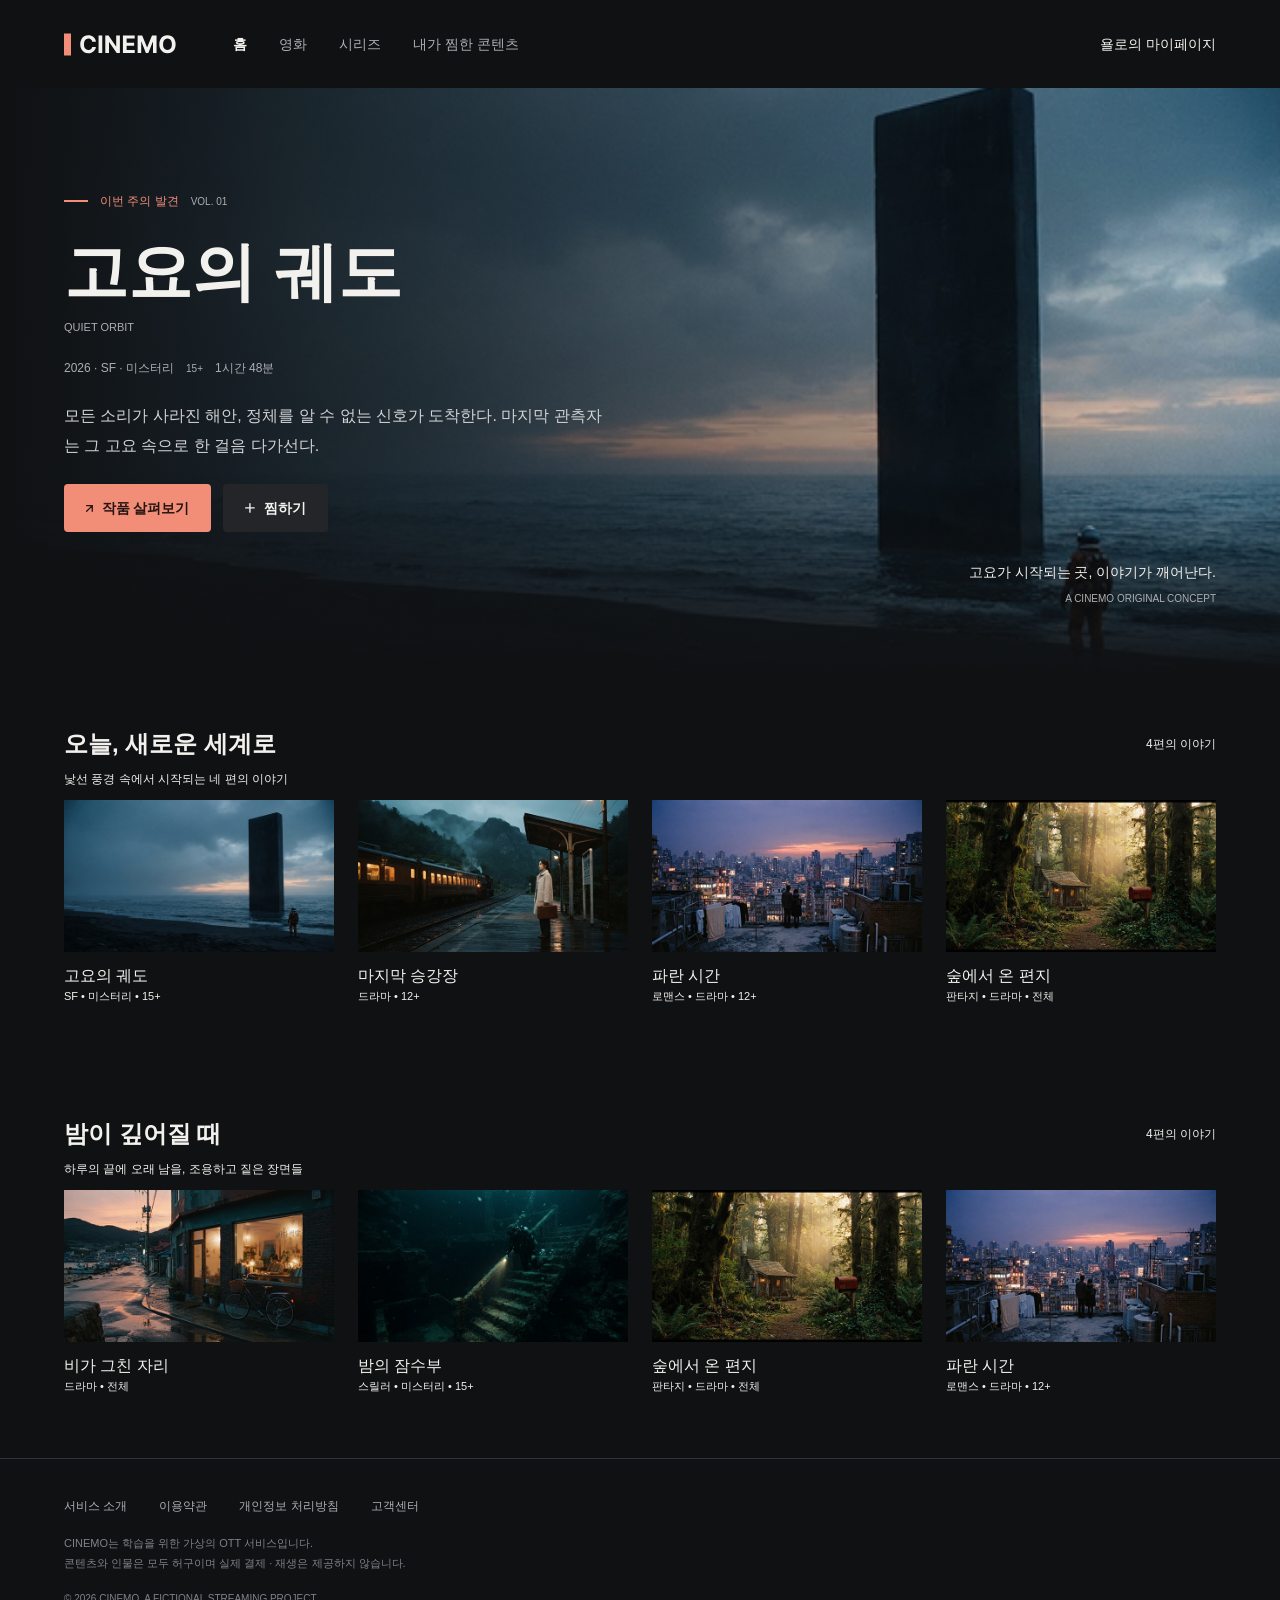
==== index.html @ e720e199 "마이페이지 체크표시 svg수정, 메인페이지 윗부분 버튼 padding수정" ====
<!doctype html>
<html lang="ko">
  <head>
    <meta charset="UTF-8" />
    <meta name="viewport" content="width=device-width, initial-scale=1.0" />
    <title>Cinemo - Home</title>
    <link rel="stylesheet" href="styles/reset.css" />
    <link rel="stylesheet" href="./styles/style.css" />
  </head>
  <body>
    <div class="container">
      <header class="site-header">
        <h1>
          <a href="index.html">
            <svg
              width="113"
              height="29"
              viewBox="0 0 113 29"
              fill="none"
              xmlns="http://www.w3.org/2000/svg"
            >
              <g clip-path="url(#clip0_2_7494)">
                <rect y="3.5" width="7" height="22" fill="#F28D77" />
                <path
                  d="M31.9176 11.6562H28.1847C28.1165 11.1733 27.9773 10.7443 27.767 10.3693C27.5568 9.98864 27.2869 9.66477 26.9574 9.39773C26.6278 9.13068 26.2472 8.92614 25.8153 8.78409C25.3892 8.64205 24.9261 8.57102 24.4261 8.57102C23.5227 8.57102 22.7358 8.79545 22.0653 9.24432C21.3949 9.6875 20.875 10.3352 20.5057 11.1875C20.1364 12.0341 19.9517 13.0625 19.9517 14.2727C19.9517 15.517 20.1364 16.5625 20.5057 17.4091C20.8807 18.2557 21.4034 18.8949 22.0739 19.3267C22.7443 19.7585 23.5199 19.9744 24.4006 19.9744C24.8949 19.9744 25.3523 19.9091 25.7727 19.7784C26.1989 19.6477 26.5767 19.4574 26.9062 19.2074C27.2358 18.9517 27.5085 18.642 27.7244 18.2784C27.946 17.9148 28.0994 17.5 28.1847 17.0341L31.9176 17.0511C31.821 17.8523 31.5795 18.625 31.1932 19.3693C30.8125 20.108 30.2983 20.7699 29.6506 21.3551C29.0085 21.9347 28.2415 22.3949 27.3494 22.7358C26.4631 23.071 25.4602 23.2386 24.3409 23.2386C22.7841 23.2386 21.392 22.8864 20.1648 22.1818C18.9432 21.4773 17.9773 20.4574 17.267 19.1222C16.5625 17.7869 16.2102 16.1705 16.2102 14.2727C16.2102 12.3693 16.5682 10.75 17.2841 9.41477C18 8.07955 18.9716 7.0625 20.1989 6.36364C21.4261 5.65909 22.8068 5.30682 24.3409 5.30682C25.3523 5.30682 26.2898 5.44886 27.1534 5.73295C28.0227 6.01705 28.7926 6.43182 29.4631 6.97727C30.1335 7.51704 30.679 8.17898 31.0994 8.96307C31.5256 9.74716 31.7983 10.6449 31.9176 11.6562ZM38.2543 5.54545V23H34.5639V5.54545H38.2543ZM55.8899 5.54545V23H52.7024L45.1087 12.0142H44.9808V23H41.2905V5.54545H44.5291L52.0632 16.5227H52.2166V5.54545H55.8899ZM58.9389 23V5.54545H70.7003V8.58807H62.6293V12.7472H70.0952V15.7898H62.6293V19.9574H70.7344V23H58.9389ZM73.6342 5.54545H78.1854L82.9922 17.2727H83.1967L88.0035 5.54545H92.5547V23H88.9751V11.6392H88.8303L84.3132 22.9148H81.8757L77.3587 11.5966H77.2138V23H73.6342V5.54545ZM111.635 14.2727C111.635 16.1761 111.274 17.7955 110.553 19.1307C109.837 20.4659 108.859 21.4858 107.621 22.1903C106.388 22.8892 105.001 23.2386 103.462 23.2386C101.911 23.2386 100.518 22.8864 99.2855 22.1818C98.0526 21.4773 97.0781 20.4574 96.3622 19.1222C95.6463 17.7869 95.2884 16.1705 95.2884 14.2727C95.2884 12.3693 95.6463 10.75 96.3622 9.41477C97.0781 8.07955 98.0526 7.0625 99.2855 6.36364C100.518 5.65909 101.911 5.30682 103.462 5.30682C105.001 5.30682 106.388 5.65909 107.621 6.36364C108.859 7.0625 109.837 8.07955 110.553 9.41477C111.274 10.75 111.635 12.3693 111.635 14.2727ZM107.893 14.2727C107.893 13.0398 107.709 12 107.339 11.1534C106.976 10.3068 106.462 9.66477 105.797 9.22727C105.132 8.78977 104.354 8.57102 103.462 8.57102C102.57 8.57102 101.791 8.78977 101.126 9.22727C100.462 9.66477 99.9446 10.3068 99.5753 11.1534C99.2116 12 99.0298 13.0398 99.0298 14.2727C99.0298 15.5057 99.2116 16.5455 99.5753 17.392C99.9446 18.2386 100.462 18.8807 101.126 19.3182C101.791 19.7557 102.57 19.9744 103.462 19.9744C104.354 19.9744 105.132 19.7557 105.797 19.3182C106.462 18.8807 106.976 18.2386 107.339 17.392C107.709 16.5455 107.893 15.5057 107.893 14.2727Z"
                  fill="#F3F1ED"
                />
              </g>
              <defs>
                <clipPath id="clip0_2_7494">
                  <rect width="113" height="29" fill="white" />
                </clipPath>
              </defs>
            </svg>
          </a>
        </h1>
        <nav>
          <ul class="service-list">
            <li><a href="index.html" class="home">홈</a></li>
            <li><a href="#">영화</a></li>
            <li><a href="#">시리즈</a></li>
            <li><a href="#">내가 찜한 콘텐츠</a></li>
          </ul>
        </nav>
        <div class="page-link-layout">
          <a class="page-link" href="mypage.html">
            <img src="./images/avatar.png" alt="" />
            <span class="mypage-text">욜로의 마이페이지</span>
          </a>
        </div>
      </header>
      <main>
        <section class="top-layout">
          <div class="top-image">
            <img
              src="assets/Image-quiet-orbit.jpg"
              alt="우주복을 입은 사람이 해변에 서 있고, 바다에는 거대한 검은 기둥이 솟아 있다."
            />
          </div>
          <div class="top-content">
            <div class="content-label">
              <span></span>
              <span>이번 주의 발견</span>
              <span>VOL. 01</span>
            </div>
            <div class="content-title">
              <h2>고요의 궤도</h2>
              <span>QUIET ORBIT</span>
            </div>
            <div class="content-meta">
              <span>2026 ∙ SF ∙ 미스터리</span>
              <span>15+</span>
              <span>1시간 48분</span>
            </div>
            <p>
              모든 소리가 사라진 해안, 정체를 알 수 없는 신호가 도착한다. 마지막
              관측자는 그 고요 속으로 한 걸음 다가선다.
            </p>
            <div class="content-buttons">
              <button type="button">
                <svg
                  width="7.5"
                  height="7.5"
                  viewBox="0 0 10 10"
                  fill="none"
                  xmlns="http://www.w3.org/2000/svg"
                >
                  <path
                    d="M8.34877 8.34881V0.850006H0.849976M8.34877 0.850006L0.849976 8.34881"
                    stroke-width="1.7"
                    stroke-linecap="round"
                    stroke="#241512"
                  />
                </svg>

                <span>작품 살펴보기</span>
              </button>
              <button type="button">
                <svg
                  width="10.5"
                  height="10.5"
                  viewBox="0 0 13 13"
                  fill="none"
                  xmlns="http://www.w3.org/2000/svg"
                >
                  <path
                    d="M0.850006 6.10061H6.10061M6.10061 6.10061H11.3512M6.10061 6.10061V0.850006M6.10061 6.10061V11.3512"
                    stroke-width="1.7"
                    stroke-linecap="round"
                    stroke="#F3F1ED"
                  />
                </svg>

                <span>찜하기</span>
              </button>
            </div>
          </div>
          <div class="top-caption">
            <p>고요가 시작되는 곳, 이야기가 깨어난다.</p>
            <p>A CINEMO ORIGINAL CONCEPT</p>
          </div>
        </section>
        <div class="section-header">
          <h3>오늘, 새로운 세계로</h3>
          <span>4편의 이야기</span>
        </div>
        <div>
          <p class="title-second">낯선 풍경 속에서 시작되는 네 편의 이야기</p>
        </div>
        <div class="card-container">
          <div class="card">
            <img
              src="./assets/Image-quiet-orbit.jpg"
              alt="우주복을 입은 사람이 해변에 서 있고, 바다에는 거대한 검은 기둥이 솟아 있다."
            />
            <h4>고요의 궤도</h4>
            <p>SF • 미스터리 • 15+</p>
          </div>
          <div class="card">
            <img
              src="./assets/Image-last-platform.jpg"
              alt="안개 낀 산속 기차역에서 가방을 든 여성이 열차 앞에 서 있다."
            />
            <h4>마지막 승강장</h4>
            <p>드라마 • 12+</p>
          </div>
          <div class="card">
            <img
              src="./assets/Image-blue-hour.jpg"
              alt="연인이 옥상에 서서 노을 진 도시를 바라보고 있다."
            />
            <h4>파란 시간</h4>
            <p>로맨스 • 드라마 • 12+</p>
          </div>
          <div class="card">
            <img
              src="./assets/Image-forest-letter.jpg"
              alt="햇살이 따뜻하게 비치는 숲속에서 오두막집과 빨간 우체통이 보인다."
            />
            <h4>숲에서 온 편지</h4>
            <p>판타지 • 드라마 • 전체</p>
          </div>
        </div>
        <div class="section-header">
          <h3>밤이 깊어질 때</h3>
          <span>4편의 이야기</span>
        </div>
        <div>
          <p class="title-second">
            하루의 끝에 오래 남을, 조용하고 짙은 장면들
          </p>
        </div>
        <div class="card-container">
          <div class="card">
            <img
              src="./assets/Image-after-rain.jpg"
              alt="비에 젖은 골목의 책방에서 따뜻한 불빛이 새어 나오고, 앞에는 자전거가 세워져 있다."
            />
            <h4>비가 그친 자리</h4>
            <p>드라마 • 전체</p>
          </div>
          <div class="card">
            <img
              src="./assets/Image-night-diver.jpg"
              alt="잠수부가 어두운 물속의 계단 아래를 손전등으로 비추고 있다."
            />
            <h4>밤의 잠수부</h4>
            <p>스릴러 • 미스터리 • 15+</p>
          </div>
          <div class="card">
            <img
              src="./assets/Image-forest-letter.jpg"
              alt="햇살이 따뜻하게 비치는 숲속에서 오두막집과 빨간 우체통이 보인다."
            />
            <h4>숲에서 온 편지</h4>
            <p>판타지 • 드라마 • 전체</p>
          </div>
          <div class="card">
            <img
              src="./assets/Image-blue-hour.jpg"
              alt="연인이 옥상에 서서 노을 진 도시를 바라보고 있다."
            />
            <h4>파란 시간</h4>
            <p>로맨스 • 드라마 • 12+</p>
          </div>
        </div>
      </main>
      <footer class="site-footer main-footer">
        <nav>
          <ul class="footer-menu">
            <li><a href="#">서비스 소개</a></li>
            <li><a href="#">이용약관</a></li>
            <li><a href="#">개인정보 처리방침</a></li>
            <li><a href="#">고객센터</a></li>
          </ul>
        </nav>
        <div class="footer-notice">
          <p>CINEMO는 학습을 위한 가상의 OTT 서비스입니다.</p>
          <p>
            콘텐츠와 인물은 모두 허구이며 실제 결제 · 재생은 제공하지 않습니다.
          </p>
        </div>
        <p class="footer-copyright">
          &copy; 2026 CINEMO. A FICTIONAL STREAMING PROJECT.
        </p>
      </footer>
    </div>
  </body>
</html>
---- styles/style.css ----
/* 공통 */
:root {
  --color-background: #101113;
  --color-surface: #1a1c1f;
  --color-text: #f3f1ed;
  --color-secondary: #acaeb3;
  --color-warm-coral: #f28d77;
  --color-border: #303237;
  --color-button-text: #241512;
  --color-button-background: #232529;
  --color-gray-light: #7e8289;
}

.header {
  display: flex;
  align-items: center;
  width: 100%;
  height: 88px;
  padding: 0 64px;
  gap: 56px;
  background-color: #101113;
}

.logo {
  display: flex;
  align-items: center;
  gap: 8px;
  color: #f5f5f5;
  font-size: 14px;
  font-weight: bold;
  text-decoration: none;
}

.brand-mark {
  display: block;
  width: 7px;
  height: 22px;
  background-color: #f28d77;
  flex-shrink: 0;
}

.wordmark {
  font-family: Inter, sans-serif;
  font-size: 24px;
  font-weight: 700;
  font-style: bold;
  line-height: 100%;
  letter-spacing: 3%;
  color: #f5f5f5;
  white-space: nowrap;
}

.profile-page {
  display: flex;
  flex-direction: column;
  align-items: center;
  width: 100%;
  height: auto;
  padding: 116px 64px 120px;
  gap: 56px;
  background-color: #101113;
  text-align: center;
}

.eyebrow {
  margin: 0;
  width: 92px;
  height: 12px;
  font-family: "noto Sans KR", sans-serif;
  font-size: 10px;
  font-weight: 400;
  line-height: 100%;
  color: #f28d77;
  text-align: center;
  white-space: nowrap;
}

.profile-page h1 {
  width: 100%;
  height: 48px;
  margin: 0;
  font-family: "Noto Sans KR", sans-serif;
  font-size: 40px;
  font-weight: 700;
  line-height: 100%;
  letter-spacing: -0.1em;
  color: #f3f1ed;
  text-align: center;
}

body {
  position: relative;
  min-height: 100vh;
  background-color: #101113;
}

.description {
  width: 100%;
  height: 27px;
  margin: 0;
  font-family: "Noto Sans KR", sans-serif;
  font-size: 15px;
  font-weight: 400;
  line-height: 180%;
  letter-spacing: 0;
  color: #acaeb3;
  text-align: center;
}

.profile-list {
  display: flex;
  flex-direction: row;
  width: 728px;
  gap: 40px;
  justify-content: center;
}

.profile-card {
  display: flex;
  flex-direction: column;
  align-items: center;
  width: 152px;
  height: auto;
  gap: 16px;
  padding: 0;
  border: 0;
  background: transparent;
  color: #f5f5f5;
  cursor: pointer;
}

.profile-avatar {
  display: flex;
  width: 100%;
  aspect-ratio: 1;
  align-items: center;
  justify-content: center;
  border-radius: 4px;
  color: #f5f5f5;
  font-size: 36px;
  font-weight: 300;
}

.profile-introduction {
  display: flex;
  flex-direction: column;
  width: 100%;
  height: auto;
  gap: 16px;
  align-items: center;
  text-align: center;
}

.profile-y .profile-avatar {
  background-color: #779598;
}

.profile-j .profile-avatar {
  background-color: #c6ac84;
}

.profile-m .profile-avatar {
  background-color: #9692af;
}

.profile-g .profile-avatar {
  background-color: #7c8d75;
}

.profile-name {
  width: auto;
  height: auto;
  white-space: nowrap;
}

.profile-bio {
  width: 100%;
  height: 20px;
  font-family: "Noto Sans KR", sans-serif;
  font-weight: 400;
  font-size: 12px;
  line-height: 16px;
  letter-spacing: 0;
  color: #acaeb3;
}

.manage-button {
  display: flex;
  flex-direction: row;
  align-items: center;
  justify-content: center;
  width: 138px;
  height: 48px;
  margin-top: 30px;
  padding: 0 22px;
  gap: 8px;
  border: 1px solid #303237;
  border-radius: 4px;
  background: transparent;
  color: #f3f1ed;
  font-family: "Noto Sans KR", sans-serif;
  font-size: 14px;
  font-weight: 700;
  line-height: 100%;
  letter-spacing: 0;
  cursor: pointer;
  white-space: nowrap;
}

.manage-button .edit-icon {
  display: block;
  width: 18px;
  height: 18px;
  object-fit: contain;
  flex-shrink: 0;
}

.footer-message {
  display: block;
  position: absolute;
  bottom: 100px;
  left: 0;
  width: 100%;
  height: 13px;
  margin: 0;
  font-family: "Noto Sans KR", sans-serif;
  font-size: 11px;
  font-weight: 400;
  line-height: 13px;
  text-align: center;
  color: #7e8289;
}

@media (max-width: 600px) {
  .header {
    display: flex;
    flex-direction: row;
    width: 100%;
    height: 72px;
    min-height: 72px;
    padding: 18px 16px;
    box-sizing: border-box;
    background-color: #101113;
  }

  .logo {
    display: flex;
    flex-direction: row;
    width: 93px;
    height: 23px;
    gap: 8px;
  }

  .brand-mark {
    width: 7px;
    height: 18px;
    background-color: #f28d77;
  }

  .wordmark {
    width: 78px;
    height: 23px;
    font-family: "noto Sans KR", sans-serif;
    font-weight: 700;
    font-style: bold;
    font-size: 19px;
    line-height: 100%;
    color: #f3f1ed;
  }

  .footer-message {
    display: block;
    position: absolute;
    bottom: 16px;
    left: 0;
    width: 100%;
    height: auto;
    margin: 0;
    text-align: center;
  }

  body {
    position: relative;
    min-height: 100vh;
    background-color: #101113;
  }

  .profile-bio {
    display: none;
  }

  .profile-page {
    display: flex;
    flex-direction: column;
    width: 100%;
    height: auto;
    min-height: 717px;
    padding: 56px 24px;
    gap: 40px;
    box-sizing: border-box;
    background-color: #101113;
  }

  .profile-introduction {
    display: flex;
    flex-direction: column;
    width: 100%;
    max-width: 342px;
    height: auto;
    align-items: center;
    gap: 16px;
  }

  .eyebrow {
    width: 92px;
    height: 12px;
    box-sizing: border-box;
    font-family: "noto Sans KR", sans-serif;
    font-weight: 400;
    font-style: normal;
    font-size: 10px;
    line-height: 100%;
    letter-spacing: 0.1em;
    text-align: center;
    align-self: center;
    color: #f28d77;
  }

  .profile-page h1 {
    width: 342px;
    height: 34px;
    font-family: "Noto Sans KR", sans-serif;
    font-weight: 700;
    font-style: normal;
    font-size: 28px;
    line-height: 100%;
    letter-spacing: -0.1em;
    text-align: center;
    color: #f3f1ed;
  }

  .description {
    width: 100%;
    height: auto;
    font-size: 10px;
    line-height: 1.8;
    margin: 0;
  }

  .profile-list {
    display: grid;
    grid-template-columns: repeat(2, 136px);
    grid-auto-rows: 174px;
    width: 304px;
    gap: 32px;
  }

  .profile-card {
    display: flex;
    flex-direction: column;
    align-items: center;
    width: 136px;
    height: 174px;
    gap: 16px;
  }

  .profile-avatar {
    width: 136px;
    height: 136px;
    min-width: 136px;
    flex-shrink: 0;
    aspect-ratio: 1 / 1;
    font-size: 32px;
  }

  .profile-name {
    width: auto;
    height: 22px;
    font-family: "Noto Sans KR", sans-serif;
    font-weight: 500;
    font-style: normal;
    font-size: 18px;
    line-height: 100%;
    text-align: center;
    white-space: nowrap;
  }

  .manage-button {
    width: 138px;
    height: 48px;
    margin-top: 0;
    padding: 0 12px;
    gap: 8px;
    font-size: 14px;
  }

  .manage-button .edit-icon {
    width: 18px;
    height: 18px;
  }
}

/* 전체 레이아웃 */
.container {
  max-width: 1440px;
  margin: auto;
}

main {
  background-color: var(--color-background);
}

/* 헤더 */
.site-header {
  height: 88px;
  padding: 0 64px;

  display: flex;
  align-items: center;
  gap: 56px;

  color: var(--color-text);
  background-color: var(--color-background);
}

.service-list {
  display: flex;
  gap: 32px;

  color: var(--color-secondary);
  font-size: 14px;
  font-weight: 400;
  white-space: nowrap;
}

.service-list .home {
  color: var(--color-text);
  font-weight: 700;
}

.page-link-layout {
  margin-left: auto;
}

.page-link {
  display: flex;
  align-items: center;
  gap: 12px;

  font-size: 14px;
  white-space: nowrap;
}

.mypage-link {
  color: var(--color-warm-coral);
}

/* 호버 효과 */
.service-list li:hover {
  font-weight: 700;
  color: var(--color-text);
  cursor: pointer;
}

.page-link:hover {
  color: var(--color-warm-coral);
}

/* 푸터 */
.site-footer {
  display: flex;
  flex-direction: column;
  gap: 20px;

  height: 166px;
  padding: 40px 64px;

  color: var(--color-gray-light);
  font-size: 11px;
  border-top: 1px solid var(--color-border);
  background-color: var(--color-background);
}

.footer-menu {
  display: flex;
  gap: 32px;

  color: var(--color-secondary);
  font-size: 12px;
  font-weight: 400;
  line-height: 14px;
}

.footer-notice {
  line-height: 20px;
}

.footer-copyright {
  font-size: 10px;
  line-height: 12px;
}

/* 호버 효과 */
.footer-menu a:hover {
  text-decoration: underline;
}

/* 메인페이지 메인 윗부분 */
.top-layout {
  position: relative;
  min-height: 590px;

  display: flex;
  align-items: flex-start;
  padding: 104px 64px 72px;
}

.top-image {
  position: absolute;
  inset: 0;
  overflow: hidden;
}

.top-image img {
  position: absolute;
  inset: 0;
  width: 100%;
  height: 100%;
  object-fit: cover;
}

.top-image::after {
  content: "";
  position: absolute;
  inset: 0;

  background:
    linear-gradient(to right, var(--color-background), transparent 100%),
    linear-gradient(to top, var(--color-background), transparent 30%);
}

.top-content {
  position: relative;
  z-index: 1;

  width: 100%;
  max-width: 540px;

  display: flex;
  flex-direction: column;
  gap: 24px;
}

.top-caption {
  position: absolute;
  right: 64px;
  bottom: 72px;
  z-index: 1;

  text-align: right;

  display: flex;
  flex-direction: column;
  gap: 8px;
}

.content-label {
  display: flex;
  align-items: baseline;
  gap: 12px;

  font-size: 12px;
}

.content-label span {
  color: var(--color-warm-coral);
  font-weight: 500;
}

.content-label span:first-child {
  display: inline-block;
  align-self: center;

  height: 2px;
  width: 24px;

  background-color: var(--color-warm-coral);
}

.content-label span:last-child {
  color: var(--color-secondary);
  font-size: 10px;
  font-weight: 400;
}

.content-title {
  display: flex;
  flex-direction: column;
  gap: 8px;
}

.content-title h2 {
  color: var(--color-text);
  font-size: 64px;
  font-weight: 700;
  line-height: 1.2;
}

.content-title span {
  color: var(--color-secondary);
  font-size: 11px;
  font-weight: 400;
}

.content-meta {
  display: flex;
  align-items: baseline;
  gap: 12px;

  color: var(--color-secondary);
  font-size: 12px;
}

.content-meta span:nth-child(2) {
  font-size: 10px;
}

.top-content > p {
  color: #d2d3d5;
  font-size: 16px;
  font-weight: 400;
  line-height: 1.85;
  overflow-wrap: break-word;
}

.content-buttons {
  display: flex;
  align-items: center;
  gap: 12px;
}

.content-buttons button {
  display: flex;
  align-items: center;
  gap: 8px;
  padding: 0 22px;

  height: 48px;
  width: auto;
  border-radius: 4px;

  font-size: 14px;
  font-weight: 700;
}

.content-buttons button:first-child {
  background-color: var(--color-warm-coral);
  color: var(--color-button-text);
}

.content-buttons button:last-child {
  background-color: var(--color-button-background);
  color: var(--color-text);
}

.top-caption p:first-child {
  color: var(--color-text);
  font-size: 14px;
  font-weight: 400;
}

.top-caption p:last-child {
  color: var(--color-secondary);
  font-size: 10px;
  font-weight: 400;
}
/* 호버 효과 */
.content-buttons button:first-child:hover {
  background-color: #ee7358;
}

.content-buttons button:last-child:hover {
  background-color: #1d1d1d;
}

/* 메인페이지 콘텐츠부분 */
.section-header {
  display: flex;
  justify-content: space-between;

  padding: 0 64px;
  margin-top: 48px;

  color: var(--color-text);
}

.section-header h3 {
  font-size: 24px;
  font-weight: 700;
}

.section-header span {
  display: flex;
  align-items: center;

  font-size: 12px;
  font-weight: 400;
}

.title-second {
  padding: 0 64px;
  margin-top: 8px;

  color: var(--color-text);
  font-size: 12px;
  font-weight: 400;
}

.card-container {
  display: grid;
  grid-template-columns: repeat(4, 1fr);
  gap: 24px;

  padding: 0 64px;
  margin-top: 12px;
}

.card img {
  width: 100%;
  height: auto;
}

.card h4 {
  color: var(--color-text);
  font-size: 16px;
  font-weight: 500;

  margin-top: 12px;
}

.card p {
  color: var(--color-text);
  font-size: 11px;
  font-weight: 400;

  margin-bottom: 64px;
}

/* 호버 효과 */
.card:hover h4 {
  text-decoration: underline;
}

.card:hover {
  cursor: pointer;
}

/* 마이페이지 메인 */
.mypage-main {
  display: flex;
  flex-direction: column;
  gap: 56px;

  flex: 1;
  padding: 56px 64px 64px;

  background-color: var(--color-background);
}

.mypage-big .mycinemo {
  display: flex;
  flex-direction: column;
  justify-content: center;

  height: 100%;

  color: var(--color-warm-coral);
  font-size: 11px;
  font-weight: 400;
}

.mypage-big h2 {
  color: var(--color-text);
  font-size: 40px;
  font-weight: 700;
}

.mypage-big p {
  color: var(--color-secondary);
  font-size: 15px;
  font-weight: 400;
  line-height: 1.7em;
}

#mypage-profile {
  display: flex;
  justify-content: space-between;
  align-items: center;
  gap: 32px;

  padding: 32px;
  flex-wrap: wrap;

  color: var(--color-text);
  background-color: var(--color-surface);
  border-radius: 4px;
}

#mypage-profile .profile-info {
  display: flex;
  align-items: center;
  gap: 28px;
}

#mypage-profile .profile-avatar {
  width: 88px;
  height: 88px;
  border-radius: 8px;
  object-fit: cover;
}

#mypage-profile .profile-text-wrap {
  display: flex;
  flex-direction: column;
  gap: 8px;
}

#mypage-profile .profile-text-wrap h3 {
  display: flex;
  align-items: center;
  gap: 12px;
  margin: 0;

  color: var(--color-text);
  font-size: 28px;
  font-weight: 700;
}

#mypage-profile .profile {
  color: var(--color-warm-coral);
  font-size: 11px;
  font-weight: 400;
  margin: 0;
}

.profile-text-wrap p {
  color: var(--color-secondary);
  font-size: 13px;
  font-weight: 400;
}

.profile-text-wrap .together {
  color: var(--color-gray-light);
  font-size: 11px;
}

.profile-change {
  width: auto;
  height: 48px;

  display: flex;
  align-items: center;
  gap: 8px;

  color: var(--color-text);
  font-size: 14px;
  font-weight: 700;
  line-height: 1;

  padding: 0 22px;
  border: 1px solid var(--color-border);
  border-radius: 4px;
}

.profile-change img {
  width: 18px;
  height: 18px;
}

.date {
  display: none;
}

/* 호버 효과 */
.profile-change:hover {
  background-color: var(--color-border);
  border-color: var(--color-secondary);
}

/* 마이페이지 내가 찜한 콘텐츠 */
.mycontent {
  display: flex;
  flex-direction: column;
  gap: 24px;
}

.mycontent-header {
  display: flex;
  justify-content: space-between;
  align-items: center;
}

.mycontent-header > h2 {
  color: var(--color-text);
  font-size: 24px;
  font-weight: 700;
}

.mycontent-header > span {
  color: #7e8289;
  font-size: 12px;
  font-weight: 400;
}

.mycontent-list {
  display: grid;
  grid-template-columns: repeat(4, 1fr);
  gap: 24px;
}

.mycontent-card {
  display: flex;
  flex-direction: column;
  gap: 12px;
}

.content-card-image {
  position: relative;
}

.content-card-image > img {
  display: block;
  width: 100%;

  border-radius: 4px;
}

.content-card-image > .favorite-label {
  position: absolute;
  top: 12px;
  right: 12px;

  width: 28px;
  height: 28px;
  background-color: var(--color-background);
  border-radius: 4px;

  display: flex;
  justify-content: center;
  align-items: center;

  cursor: pointer;
}

.favorite-label > svg {
  width: 16px;
  height: 16px;
}

.favorite-input {
  position: absolute;
  width: 1px;
  height: 1px;
  opacity: 0;
}

.favorite-label svg {
  opacity: 0;
}

.favorite-input:checked + .favorite-label svg {
  opacity: 1;
}

.content-card-text {
  display: flex;
  flex-direction: column;
  justify-content: center;
  gap: 4px;
}

.content-card-text h3 {
  color: var(--color-text);
  font-size: 16px;
  font-weight: 500;
}

.content-card-text span {
  color: var(--color-secondary);
  font-size: 11px;
  font-weight: 400;
}

/* 호버 효과 */
.mycontent-card:hover h3 {
  text-decoration: underline;
}

.favorite-label:hover {
  background-color: var(--color-border);
}

.favorite-label:hover svg {
  width: 18px;
  height: 18px;
}

/* 마이페이지 계정 설정 */
.account-setting {
  display: flex;
  flex-direction: column;
  gap: 24px;
}

.account-setting > h3 {
  color: var(--color-text);
  font-size: 24px;
  font-weight: 700;
}

.setting-row {
  display: flex;
  justify-content: space-between;
  gap: 24px;

  padding: 24px 0;
  min-height: 64px;
  border-bottom: 1px solid var(--color-border);
}

.setting-row div {
  display: flex;
  gap: 24px;
}

.row-first {
  border-top: 1px solid var(--color-border);
}

.setting-row dt {
  width: 180px;
  flex-shrink: 0;

  color: var(--color-secondary);
  font-size: 14px;
  font-weight: 400;
}

.setting-row dd {
  flex: 1 1 0%;
  min-width: 0;

  color: var(--color-text);
  font-size: 14px;
  font-weight: 400;
}

.setting-row button {
  margin-left: auto;

  color: var(--color-warm-coral);
  font-size: 13px;
  font-weight: 400;
}

.setting-footer {
  display: flex;
  justify-content: space-between;
  align-items: center;
}

.setting-footer {
  color: var(--color-gray-light);
  font-size: 11px;
  font-weight: 400;
}

.setting-footer button {
  color: var(--color-secondary);
}

/* 호버 효과 */
.setting-footer button:hover,
.setting-row button:hover {
  font-weight: 500;
  text-decoration: underline;
}

/* 프로필페이지 */
.header {
  display: flex;
  align-items: center;
  gap: 56px;

  width: 100%;
  height: 88px;
  padding: 0 64px;

  background-color: var(--color-background);
}

.logo {
  display: flex;
  align-items: center;
  gap: 8px;

  color: #f5f5f5;
  font-size: 14px;
  font-weight: bold;
  text-decoration: none;
}

.brand-mark {
  display: block;
  flex-shrink: 0;

  width: 7px;
  height: 22px;

  background-color: var(--color-warm-coral);
}

.wordmark {
  color: #f5f5f5;
  font-size: 24px;
  font-weight: 700;
  line-height: 100%;
  letter-spacing: 3%;
  white-space: nowrap;
}

.profile-page {
  display: flex;
  flex-direction: column;
  align-items: center;
  gap: 56px;

  width: 100%;
  height: auto;
  padding: 116px 64px 120px;

  background-color: var(--color-background);
  text-align: center;
}

.eyebrow {
  margin: 0;
  width: 92px;
  height: 12px;

  color: var(--color-warm-coral);
  font-size: 10px;
  font-weight: 400;
  line-height: 100%;
  letter-spacing: 0.03em;
  text-align: center;
  white-space: nowrap;
}

.profile-page h1 {
  width: 100%;
  height: 48px;
  margin: 0;

  color: var(--color-text);
  font-size: 40px;
  font-weight: 700;
  line-height: 100%;
  letter-spacing: -0.1em;
  text-align: center;
}

.description {
  width: 100%;
  height: 27px;
  margin: 0;

  color: var(--color-secondary);
  font-size: 15px;
  font-weight: 400;
  line-height: 180%;
  letter-spacing: 0;
  text-align: center;
}

.profile-list {
  display: flex;
  flex-direction: row;
  justify-content: center;
  gap: 40px;

  width: 728px;
  height: auto;
}

.profile-card {
  display: flex;
  flex-direction: column;
  align-items: center;
  gap: 16px;

  width: 152px;
  height: auto;

  background: transparent;
  color: #f5f5f5;
  cursor: pointer;
}

.profile-avatar {
  width: 100%;
  aspect-ratio: 1;

  display: flex;
  align-items: center;
  justify-content: center;

  color: #f5f5f5;
  font-size: 36px;
  font-weight: 300;
  border-radius: 4px;
}

.profile-introduction {
  display: flex;
  flex-direction: column;
  align-items: center;
  gap: 16px;

  width: 100%;
  height: auto;

  text-align: center;
}

.profile-y .profile-avatar {
  background-color: #779598;
}

.profile-j .profile-avatar {
  background-color: #c6ac84;
}

.profile-m .profile-avatar {
  background-color: #9692af;
}

.profile-g .profile-avatar {
  background-color: #7c8d75;
}

.profile-name {
  width: auto;
  height: auto;
  white-space: nowrap;
}

.profile-bio {
  width: 100%;
  height: 20px;

  color: var(--color-secondary);
  font-weight: 400;
  font-size: 12px;
  line-height: 16px;
  letter-spacing: 0;
}

.manage-button {
  display: flex;
  flex-direction: row;
  justify-content: center;
  align-items: center;
  gap: 8px;

  width: 138px;
  height: 48px;
  margin-top: 30px;
  padding: 0 22px;

  border: 1px solid #303237;
  border-radius: 4px;
  background: transparent;
  color: #f3f1ed;
  font-size: 14px;
  font-weight: 700;
  line-height: 100%;
  letter-spacing: 0;
  white-space: nowrap;
  cursor: pointer;
}

.manage-button .edit-icon {
  display: block;
  width: 18px;
  height: 18px;
  object-fit: contain;
  flex-shrink: 0;
}

.footer-message {
  width: 100%;
  height: 13px;
  margin: 0;

  color: var(--color-gray-light);
  font-size: 11px;
  font-weight: 400;
  line-height: 13px;
  letter-spacing: 0;
  text-align: center;
  background-color: var(--color-background);
}

/* 반응형 */
@media (max-width: 768px) {
  /* 헤더 */
  .site-header {
    height: 120px;
    border-bottom: 1px solid var(--color-border);

    padding: 0 24px;
    flex-wrap: wrap;
    gap: 0;
  }

  .site-header nav {
    order: 1;
    width: 100%;
    height: 48px;

    display: flex;
    align-items: center;
  }

  .page-link {
    height: 72px;
    gap: 0;
  }

  .mypage-text {
    display: none;
  }

  .site-header .site-logo {
    width: 93px;
    height: 23px;
  }

  .mypage-link img {
    width: 32px;
    height: 32px;
    border-radius: 8px;
  }
  .service-list {
    font-size: 13px;
    gap: 24px;
  }

  /* 메인페이지 메인 상단 */
  .top-layout {
    min-height: 0;
    padding: 260px 24px 36px;
  }

  .top-image {
    height: 390px;
    bottom: auto;
  }

  .top-image img {
    width: 100%;
    height: 100%;
    object-fit: cover;
  }

  .top-image::after {
    background: linear-gradient(
      to top,
      var(--color-background),
      transparent 50%
    );
  }

  .top-content {
    max-width: 100%;
    gap: 20px;
  }

  .top-caption {
    display: none;
  }

  .content-title h2 {
    font-size: 40px;
  }

  .content-meta {
    font-size: 11px;
    flex-wrap: wrap;
  }

  .top-content > p {
    font-size: 14px;
  }

  /* 메인페이지 콘텐츠박스 */
  .card-container {
    grid-template-columns: repeat(4, 240px);
    gap: 16px;
    padding: 0 24px;
    overflow-x: auto;
  }

  .section-header {
    padding: 0 24px;
    margin-top: 24px;
  }

  .title-second {
    font-size: 12px;
    font-weight: 400;
    padding: 0 24px;
  }

  .section-header span {
    display: none;
  }

  .card img {
    width: 240px;
    height: auto;
  }

  /* 마이페이지 레이아웃 */
  .mypage-main {
    gap: 36px;
    padding: 36px 24px 40px;
  }

  /* 마이페이지 프로필 */
  #mypage-profile {
    padding: 24px;
    flex-direction: column;
    gap: 24px;
  }

  .profile-change img {
    display: none;
  }

  #mypage-profile .profile-change {
    margin-left: auto;
    align-self: flex-end;
    font-size: 13px;
    font-weight: 700;
  }

  .together {
    display: none;
  }

  .date {
    display: block;
    font-size: 11px;
    color: #7e8289;
  }

  .profile-info {
    align-self: flex-start;
  }

  .profile-info-buttom-layout {
    width: 100%;

    display: flex;
    justify-content: space-between;
    align-items: center;
  }

  /* 마이페이지 내가찜한콘텐츠 */
  .mycontent-list {
    display: grid;
    grid-template-columns: repeat(2, 1fr);
    gap: 24px 16px;
  }

  /* 마이페이지 계정 설정 */
  .setting-row {
    display: flex;
    justify-content: space-between;
    gap: 12px;
    padding: 20px 0;
  }

  .setting-row div {
    display: flex;
    flex-direction: column;
    gap: 6px;
  }

  /* 프로필페이지 */
  .header {
    width: 100%;
    height: auto;
    padding: 18px 16px;
  }

  .footer-message {
    width: 100%;
    height: 13px;
    margin: 0;
    font-size: 11px;
  }

  .profile-page {
    width: 100%;
    min-width: 0;
    min-height: calc(100vh - 54px);
    height: auto;
    margin: 0;
    padding: 55px 16px 30px;
    gap: 36px;
  }

  .profile-introduction {
    width: 100%;
    height: auto;
    gap: 12px;
  }

  .eyebrow {
    max-width: 100%;
  }

  .profile-page h1 {
    width: 100%;
    height: auto;
    font-size: 22px;
    line-height: 1.4;
    letter-spacing: 0;
    overflow-wrap: anywhere;
  }

  .description {
    width: 100%;
    height: auto;
    font-size: 10px;
    line-height: 1.8;
    margin: 0;
  }

  .profile-list {
    display: grid;
    grid-template-columns: repeat(2, minmax(0, 1fr));
    width: 100%;
    height: auto;
    gap: 24px 16px;
    justify-content: center;
  }

  .profile-card {
    width: 100%;
    height: auto;
    min-width: 0;
    gap: 12px;
  }

  .profile-avatar {
    width: 100%;
    height: auto;
    aspect-ratio: 1;
    font-size: 32px;
  }

  .profile-name {
    font-size: 12px;
  }

  .manage-button {
    width: 138px;
    height: 48px;
    margin-top: 0;
    padding: 0 12px;
    gap: 8px;
    font-size: 14px;
  }

  .manage-button .edit-icon {
    width: 18px;
    height: 18px;
  }

  /* 푸터 */
  .site-footer {
    gap: 20px;
    padding: 32px 24px 32px;

    height: auto;
    padding: 32px 24px;
  }

  .site-footer .footer-menu {
    flex-wrap: wrap;
    gap: 20px;
  }

  .site-footer .footer-notice {
    line-height: 1.8;
  }

  .site-footer .footer-notice span {
    display: block;
  }
}
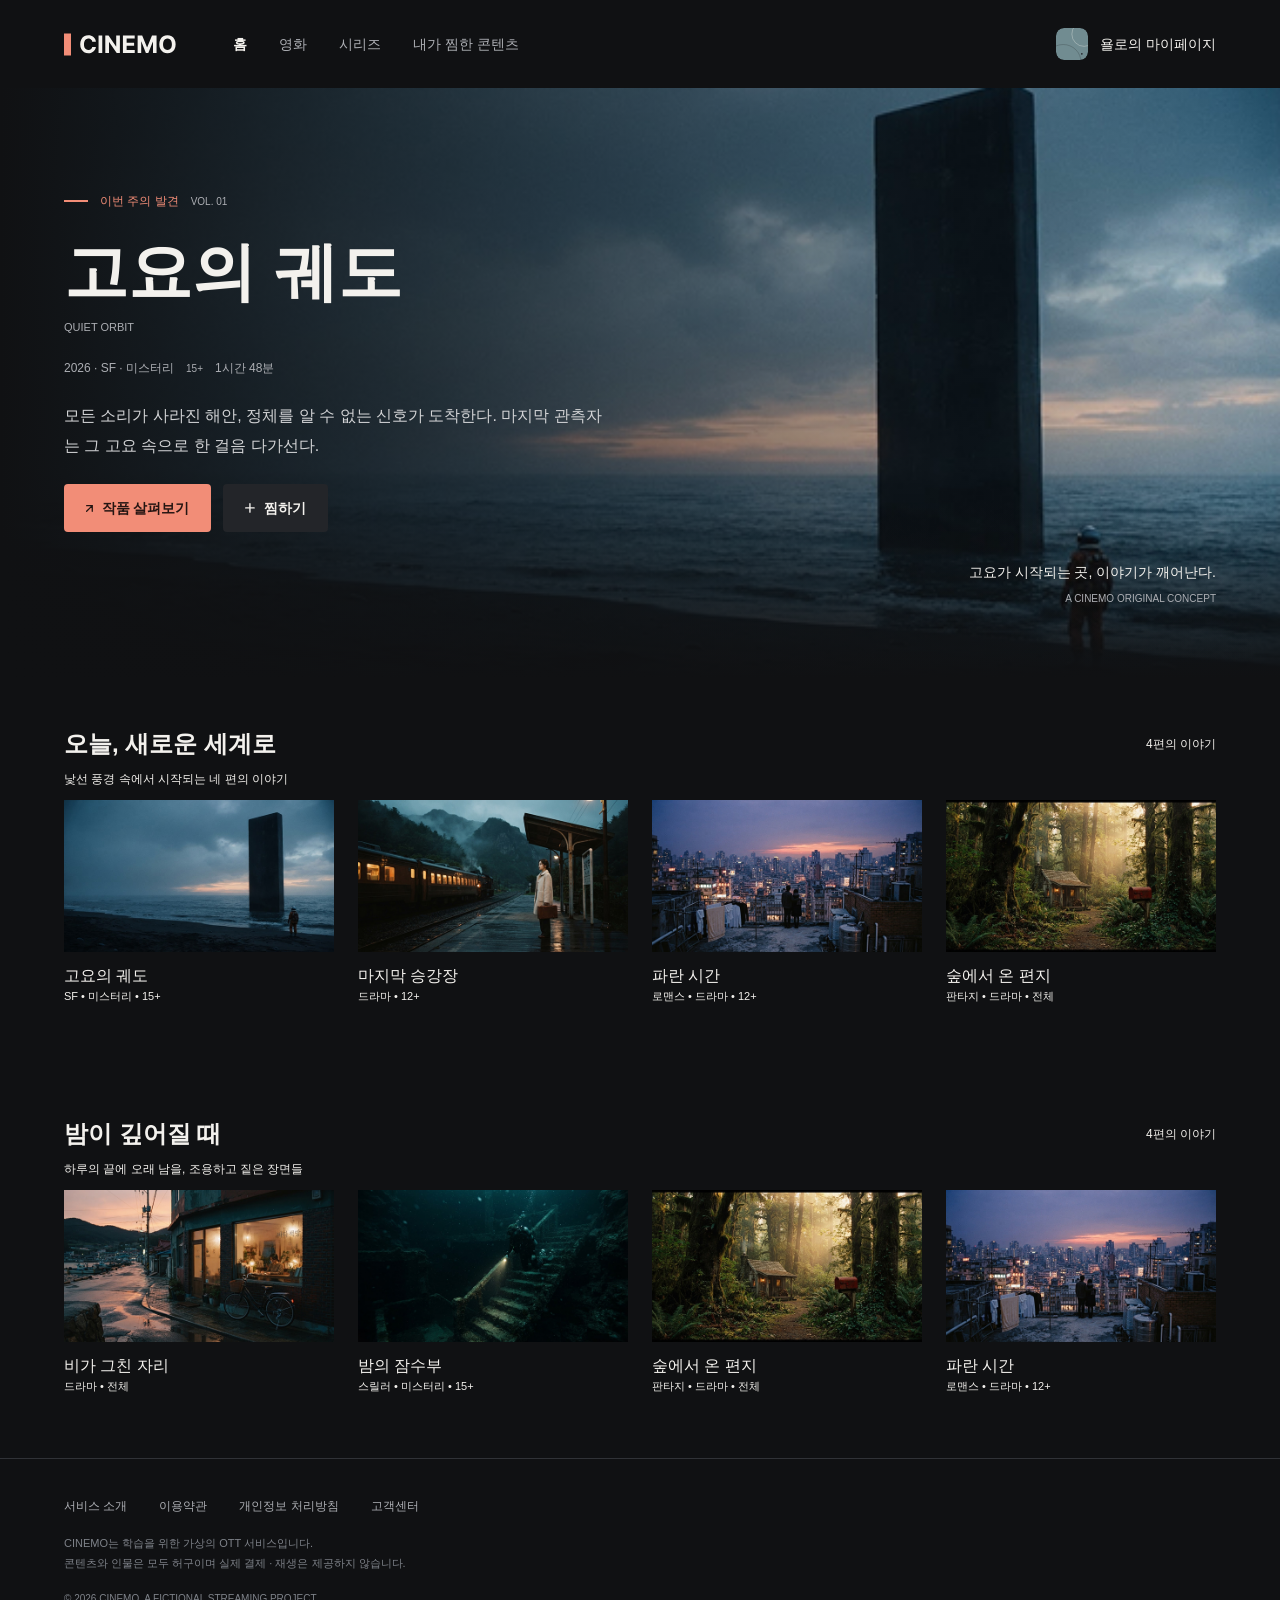
==== commit 619a7161: "내가찜한콘텐츠 html 태그 수정" ====
--- a/index.html
+++ b/index.html
@@ -44,7 +44,37 @@
         </nav>
         <div class="page-link-layout">
           <a class="page-link" href="mypage.html">
-            <img src="./images/avatar.png" alt="" />
+            <svg
+              width="32"
+              height="32"
+              viewBox="0 0 32 32"
+              fill="none"
+              xmlns="http://www.w3.org/2000/svg"
+            >
+              <g clip-path="url(#clip0_2_7503)">
+                <rect width="32" height="32" rx="8" fill="#718C91" />
+                <circle
+                  cx="28.16"
+                  cy="6.08003"
+                  r="12.3"
+                  stroke="#F3F1ED"
+                  stroke-opacity="0.313726"
+                />
+                <circle
+                  cx="7.19999"
+                  cy="34.4"
+                  r="17.9"
+                  stroke="#101113"
+                  stroke-opacity="0.188235"
+                />
+                <circle cx="25.84" cy="25.84" r="0.88" fill="#24272D" />
+              </g>
+              <defs>
+                <clipPath id="clip0_2_7503">
+                  <rect width="32" height="32" rx="8" fill="white" />
+                </clipPath>
+              </defs>
+            </svg>
             <span class="mypage-text">욜로의 마이페이지</span>
           </a>
         </div>
--- a/styles/style.css
+++ b/styles/style.css
@@ -86,6 +86,40 @@
   letter-spacing: -0.1em;
   color: #f3f1ed;
   text-align: center;
+}
+
+/* 프로필 배경 이미지와 이니셜 */
+.profile-avatar-wrap {
+  position: relative;
+  display: block;
+}
+
+.profile-avatar-wrap .profile-avatar {
+  display: block;
+}
+
+.profile-initial {
+  position: absolute;
+  top: 48%;
+  left: 42%;
+  transform: translate(-50%, -50%);
+
+  width: 65px;
+  height: 88px;
+
+  font-family: Inter, sans-serif;
+  font-size: 72.96px;
+  font-weight: 400;
+  font-style: normal;
+  line-height: 100%;
+  letter-spacing: -0.304em;
+  color: #f3f1ed;
+
+  display: flex;
+  align-items: center;
+  justify-content: center;
+  text-align: center;
+  pointer-events: none;
 }
 
 body {
@@ -881,6 +915,33 @@
   display: none;
 }
 
+.avatar-wrap {
+  position: relative;
+  display: flex;
+  align-items: center;
+  justify-content: center;
+}
+
+.profile-avatar {
+  display: block;
+  width: 100px;
+  height: auto;
+  border-radius: 12px;
+}
+
+.avatar-text {
+  position: absolute;
+  top: 50%;
+  left: 50%;
+  transform: translate(-50%, -50%);
+  font-size: 42px;
+  font-weight: 400;
+  width: auto;
+  height: auto;
+  font-style: normal;
+  text-align: center;
+}
+
 /* 호버 효과 */
 .profile-change:hover {
   background-color: var(--color-border);
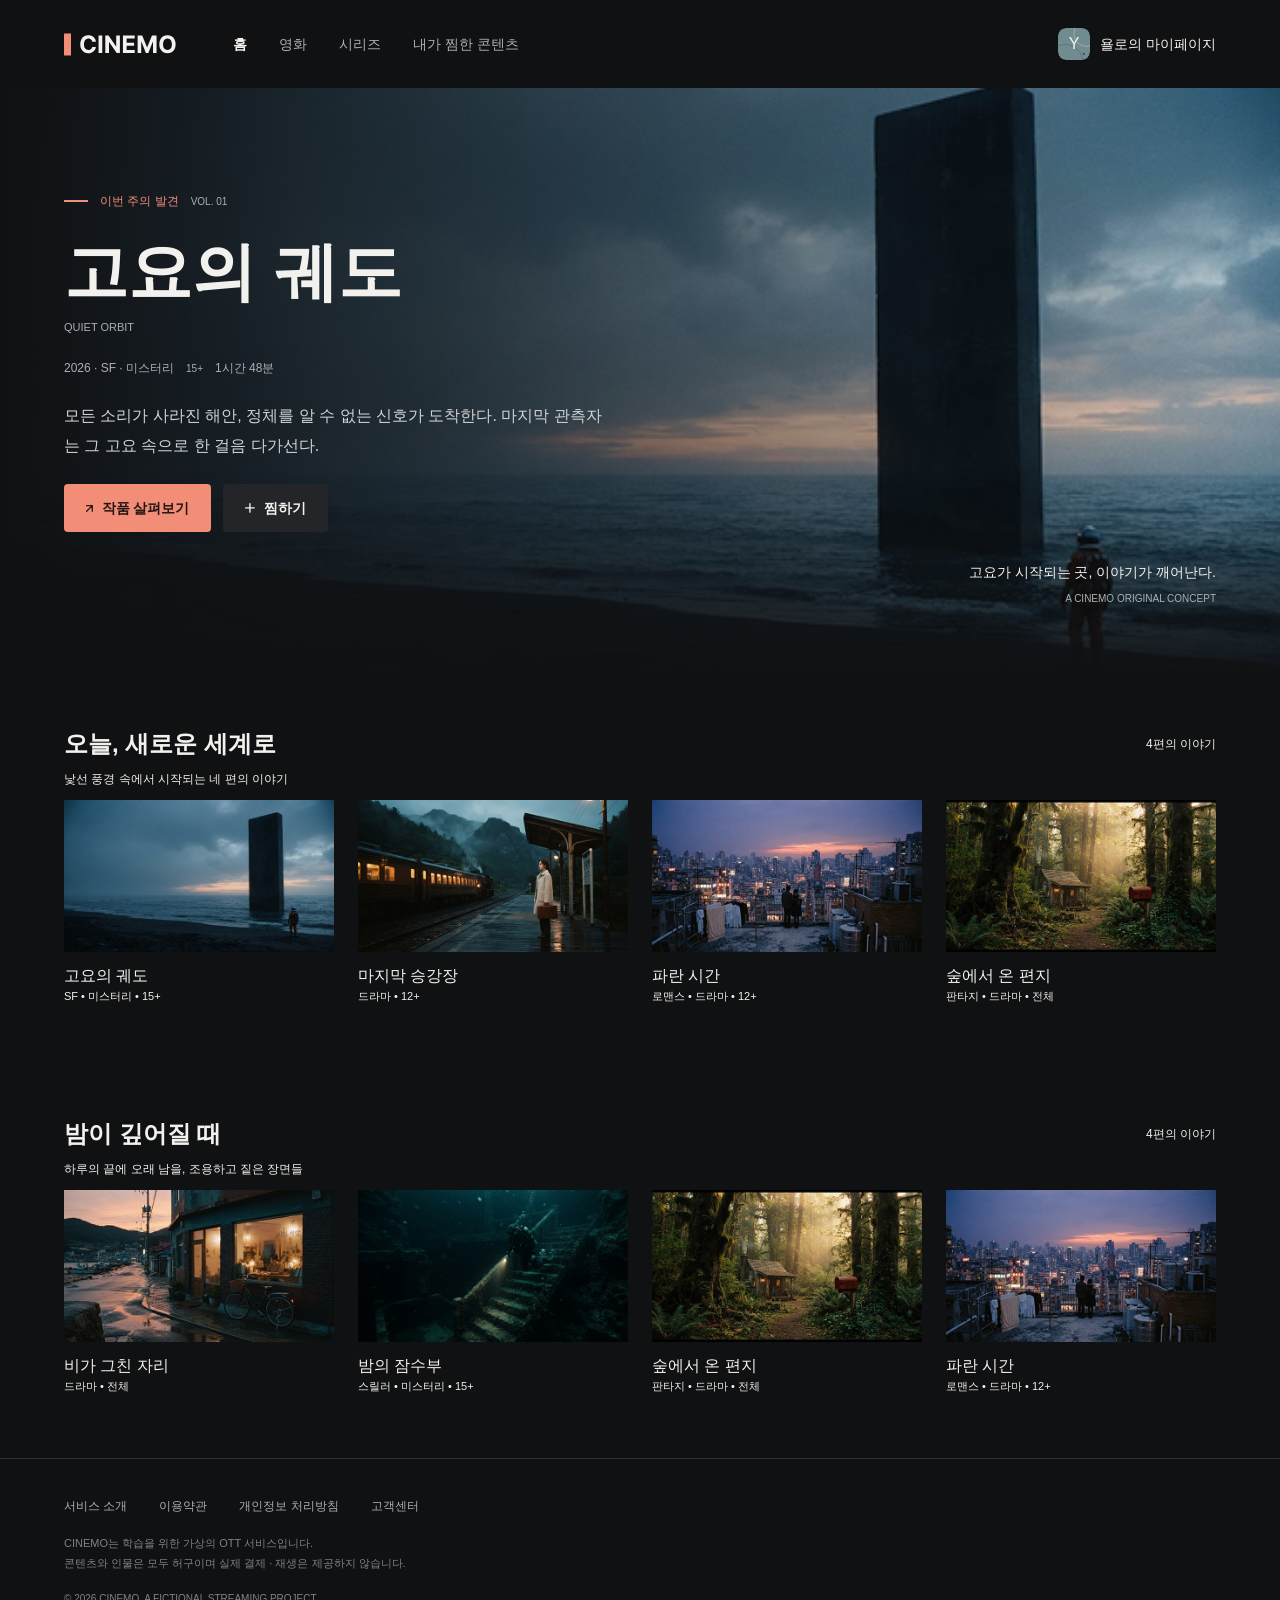
==== commit e6f38fe5: "헤더 Y 글자 수정" ====
--- a/index.html
+++ b/index.html
@@ -44,6 +44,7 @@
         </nav>
         <div class="page-link-layout">
           <a class="page-link" href="mypage.html">
+            <span class="mypage-mark">
             <svg
               width="32"
               height="32"
@@ -75,6 +76,8 @@
                 </clipPath>
               </defs>
             </svg>
+            <span class="mypage-initial">Y</span>
+            </span>
             <span class="mypage-text">욜로의 마이페이지</span>
           </a>
         </div>
--- a/styles/style.css
+++ b/styles/style.css
@@ -464,6 +464,7 @@
   color: var(--color-secondary);
   font-size: 14px;
   font-weight: 400;
+  line-height: 17px;
   white-space: nowrap;
 }
 
@@ -479,7 +480,7 @@
 .page-link {
   display: flex;
   align-items: center;
-  gap: 12px;
+  gap: 10px;
 
   font-size: 14px;
   white-space: nowrap;
@@ -487,6 +488,25 @@
 
 .mypage-link {
   color: var(--color-warm-coral);
+}
+
+/* 마이페이지 마크 + 가운데 Y */
+.mypage-mark {
+  position: relative;
+  width: 32px;
+  height: 32px;
+}
+
+.mypage-initial {
+  position: absolute;
+  top: 50%;
+  left: 50%;
+  transform: translate(-50%, -50%);
+
+  color: var(--color-text);
+  font-size: 16px;
+  font-weight: 400;
+  line-height: 1;
 }
 
 /* 호버 효과 */
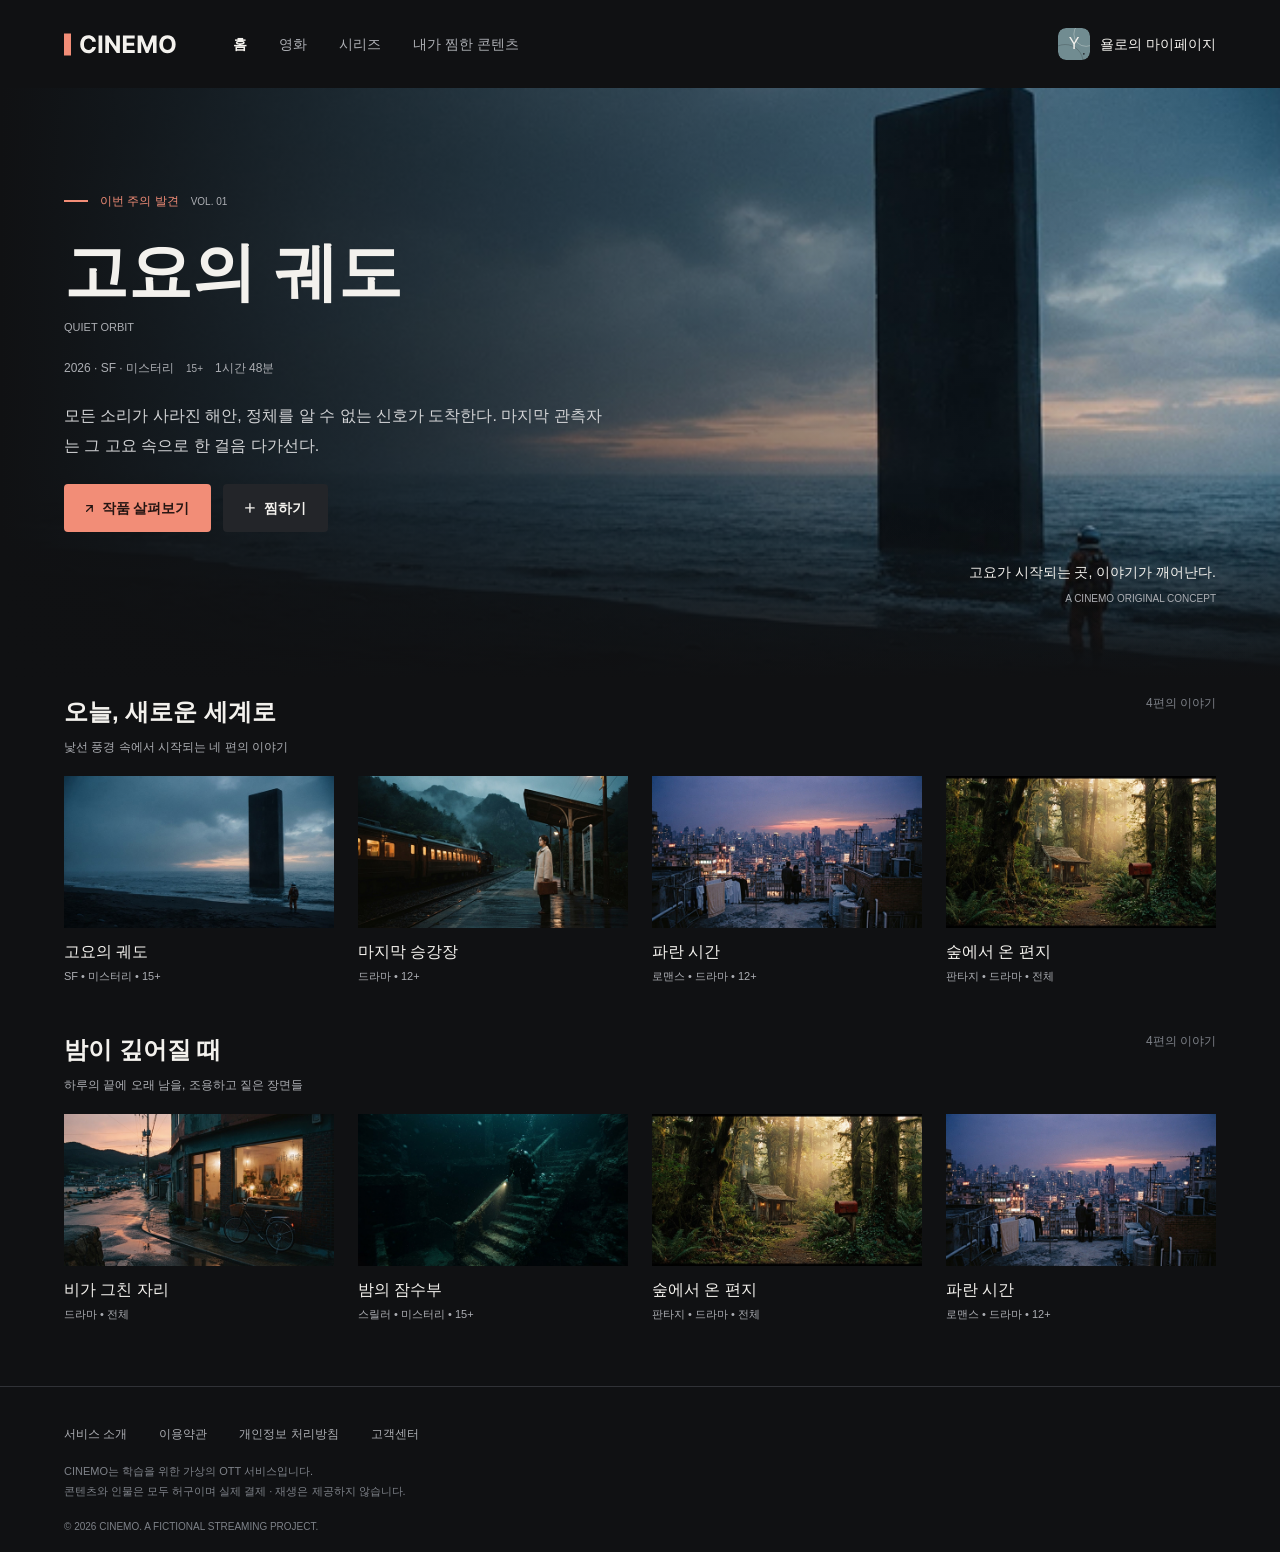
==== commit b47050c3: "스크롤바 디자인 변경" ====
--- a/index.html
+++ b/index.html
@@ -153,88 +153,108 @@
             <p>A CINEMO ORIGINAL CONCEPT</p>
           </div>
         </section>
-        <div class="section-header">
-          <h3>오늘, 새로운 세계로</h3>
-          <span>4편의 이야기</span>
-        </div>
-        <div>
-          <p class="title-second">낯선 풍경 속에서 시작되는 네 편의 이야기</p>
-        </div>
-        <div class="card-container">
-          <div class="card">
-            <img
-              src="./assets/Image-quiet-orbit.jpg"
-              alt="우주복을 입은 사람이 해변에 서 있고, 바다에는 거대한 검은 기둥이 솟아 있다."
-            />
-            <h4>고요의 궤도</h4>
-            <p>SF • 미스터리 • 15+</p>
-          </div>
-          <div class="card">
-            <img
-              src="./assets/Image-last-platform.jpg"
-              alt="안개 낀 산속 기차역에서 가방을 든 여성이 열차 앞에 서 있다."
-            />
-            <h4>마지막 승강장</h4>
-            <p>드라마 • 12+</p>
-          </div>
-          <div class="card">
-            <img
-              src="./assets/Image-blue-hour.jpg"
-              alt="연인이 옥상에 서서 노을 진 도시를 바라보고 있다."
-            />
-            <h4>파란 시간</h4>
-            <p>로맨스 • 드라마 • 12+</p>
-          </div>
-          <div class="card">
-            <img
-              src="./assets/Image-forest-letter.jpg"
-              alt="햇살이 따뜻하게 비치는 숲속에서 오두막집과 빨간 우체통이 보인다."
-            />
-            <h4>숲에서 온 편지</h4>
-            <p>판타지 • 드라마 • 전체</p>
-          </div>
-        </div>
-        <div class="section-header">
-          <h3>밤이 깊어질 때</h3>
-          <span>4편의 이야기</span>
-        </div>
-        <div>
-          <p class="title-second">
-            하루의 끝에 오래 남을, 조용하고 짙은 장면들
-          </p>
-        </div>
-        <div class="card-container">
-          <div class="card">
-            <img
-              src="./assets/Image-after-rain.jpg"
-              alt="비에 젖은 골목의 책방에서 따뜻한 불빛이 새어 나오고, 앞에는 자전거가 세워져 있다."
-            />
-            <h4>비가 그친 자리</h4>
-            <p>드라마 • 전체</p>
-          </div>
-          <div class="card">
-            <img
-              src="./assets/Image-night-diver.jpg"
-              alt="잠수부가 어두운 물속의 계단 아래를 손전등으로 비추고 있다."
-            />
-            <h4>밤의 잠수부</h4>
-            <p>스릴러 • 미스터리 • 15+</p>
-          </div>
-          <div class="card">
-            <img
-              src="./assets/Image-forest-letter.jpg"
-              alt="햇살이 따뜻하게 비치는 숲속에서 오두막집과 빨간 우체통이 보인다."
-            />
-            <h4>숲에서 온 편지</h4>
-            <p>판타지 • 드라마 • 전체</p>
-          </div>
-          <div class="card">
-            <img
-              src="./assets/Image-blue-hour.jpg"
-              alt="연인이 옥상에 서서 노을 진 도시를 바라보고 있다."
-            />
-            <h4>파란 시간</h4>
-            <p>로맨스 • 드라마 • 12+</p>
+        <div class="card-layout">
+          <div class="card-layout-section">
+            <div class="card-section">
+              <div class="section-header">
+                <h3>오늘, 새로운 세계로</h3>
+                <span>4편의 이야기</span>
+              </div>
+              <p>낯선 풍경 속에서 시작되는 네 편의 이야기</p>
+            </div>
+            <ul class="card-container">
+              <li class="card">
+                <img
+                  src="./assets/Image-quiet-orbit.jpg"
+                  alt="우주복을 입은 사람이 해변에 서 있고, 바다에는 거대한 검은 기둥이 솟아 있다."
+                />
+                <div class="card-title">
+                  <h4>고요의 궤도</h4>
+                  <p>SF • 미스터리 • 15+</p>
+                </div>
+              </li>
+              <li class="card">
+                <img
+                  src="./assets/Image-last-platform.jpg"
+                  alt="안개 낀 산속 기차역에서 가방을 든 여성이 열차 앞에 서 있다."
+                />
+                <div class="card-title">
+                  <h4>마지막 승강장</h4>
+                  <p>드라마 • 12+</p>
+                </div>
+              </li>
+              <li class="card">
+                <img
+                  src="./assets/Image-blue-hour.jpg"
+                  alt="연인이 옥상에 서서 노을 진 도시를 바라보고 있다."
+                />
+                <div class="card-title">
+                  <h4>파란 시간</h4>
+                  <p>로맨스 • 드라마 • 12+</p>
+                </div>
+              </li>
+              <li class="card">
+                <img
+                  src="./assets/Image-forest-letter.jpg"
+                  alt="햇살이 따뜻하게 비치는 숲속에서 오두막집과 빨간 우체통이 보인다."
+                />
+                <div class="card-title">
+                  <h4>숲에서 온 편지</h4>
+                  <p>판타지 • 드라마 • 전체</p>
+                </div>
+              </li>
+            </ul>
+          </div>
+          <div class="card-layout-section">
+            <div class="card-section">
+              <div class="section-header">
+                <h3>밤이 깊어질 때</h3>
+                <span>4편의 이야기</span>
+              </div>
+              <p>하루의 끝에 오래 남을, 조용하고 짙은 장면들</p>
+            </div>
+            <div class="card-container">
+              <div class="card">
+                <img
+                  src="./assets/Image-after-rain.jpg"
+                  alt="비에 젖은 골목의 책방에서 따뜻한 불빛이 새어 나오고, 앞에는 자전거가 세워져 있다."
+                />
+                <div class="card-title">
+                  <h4>비가 그친 자리</h4>
+                  <p>드라마 • 전체</p>
+                </div>
+              </div>
+              <div class="card">
+                <img
+                  src="./assets/Image-night-diver.jpg"
+                  alt="잠수부가 어두운 물속의 계단 아래를 손전등으로 비추고 있다."
+                />
+                <div class="card-title">
+                  <h4>밤의 잠수부</h4>
+                  <p>스릴러 • 미스터리 • 15+</p>
+                </div>
+              </div>
+              <div class="card">
+                <img
+                  src="./assets/Image-forest-letter.jpg"
+                  alt="햇살이 따뜻하게 비치는 숲속에서 오두막집과 빨간 우체통이 보인다."
+                />
+                <div class="card-title">
+                  <h4>숲에서 온 편지</h4>
+                  <p>판타지 • 드라마 • 전체</p>
+                </div>
+              </div>
+              <div class="card">
+                <img
+                  src="./assets/Image-blue-hour.jpg"
+                  alt="연인이 옥상에 서서 노을 진 도시를 바라보고 있다."
+                />
+                <div class="card-title">
+                  <h4>파란 시간</h4>
+                  <p>로맨스 • 드라마 • 12+</p>
+                </div>
+              </div>
+            </div>
           </div>
         </div>
       </main>
--- a/styles/style.css
+++ b/styles/style.css
@@ -738,34 +738,55 @@
 }
 
 /* 메인페이지 콘텐츠부분 */
+
+.title-second {
+  padding: 0 64px;
+  margin-top: 8px;
+
+  color: var(--color-text);
+  font-size: 12px;
+  font-weight: 400;
+}
+
+.card-layout {
+  padding: 16px 64px 64px;
+
+  display: flex;
+  flex-direction: column;
+  gap: 48px;
+}
+
+.card-layout-section {
+  display: flex;
+  flex-direction: column;
+  gap: 20px;
+}
+
+.card-section {
+  display: flex;
+  flex-direction: column;
+  gap: 8px;
+}
+
 .section-header {
   display: flex;
   justify-content: space-between;
-
-  padding: 0 64px;
-  margin-top: 48px;
-
-  color: var(--color-text);
 }
 
 .section-header h3 {
   font-size: 24px;
   font-weight: 700;
+  color: var(--color-text);
 }
 
 .section-header span {
-  display: flex;
-  align-items: center;
-
   font-size: 12px;
   font-weight: 400;
-}
-
-.title-second {
-  padding: 0 64px;
-  margin-top: 8px;
-
-  color: var(--color-text);
+  color: var(--color-gray-light);
+}
+
+.card-section p {
+  color: var(--color-secondary);
   font-size: 12px;
   font-weight: 400;
 }
@@ -774,30 +795,35 @@
   display: grid;
   grid-template-columns: repeat(4, 1fr);
   gap: 24px;
-
-  padding: 0 64px;
-  margin-top: 12px;
+}
+
+.card {
+  display: flex;
+  flex-direction: column;
+  gap: 12px;
 }
 
 .card img {
-  width: 100%;
+  width: 310px;
   height: auto;
 }
 
-.card h4 {
+.card-title {
+  display: flex;
+  flex-direction: column;
+  gap: 4px;
+}
+
+.card-title h4 {
   color: var(--color-text);
   font-size: 16px;
   font-weight: 500;
-
-  margin-top: 12px;
-}
-
-.card p {
-  color: var(--color-text);
+}
+
+.card-title p {
+  color: var(--color-secondary);
   font-size: 11px;
   font-weight: 400;
-
-  margin-bottom: 64px;
 }
 
 /* 호버 효과 */
@@ -1103,13 +1129,14 @@
   display: flex;
   justify-content: space-between;
   gap: 24px;
+  line-height: 16px;
 
   padding: 24px 0;
   min-height: 64px;
   border-bottom: 1px solid var(--color-border);
 }
 
-.setting-row div {
+.setting-row dl {
   display: flex;
   gap: 24px;
 }
@@ -1486,16 +1513,47 @@
   }
 
   /* 메인페이지 콘텐츠박스 */
+  .card-layout {
+    padding: 8px 0 40px;
+    gap: 36px;
+  }
+
+  .card-layout-section {
+    gap: 18px;
+  }
+
+  .card-section,
+  .card-container {
+    padding: 0 24px;
+  }
+
   .card-container {
     grid-template-columns: repeat(4, 240px);
     gap: 16px;
-    padding: 0 24px;
+    padding: 0 24px 24px;
     overflow-x: auto;
   }
 
-  .section-header {
-    padding: 0 24px;
-    margin-top: 24px;
+  .card-container::-webkit-scrollbar {
+    width: 96px;
+    height: 3px;
+  }
+
+  .card-container::-webkit-scrollbar-track {
+    background-color: var(--color-button-background);
+    margin: 0 24px;
+  }
+
+  .card-container::-webkit-scrollbar-thumb {
+    background-color: var(--color-gray-light);
+  }
+
+  .card-container::-webkit-scrollbar-thumb:hover {
+    background-color: var(--color-secondary);
+  }
+
+  .card-container::-webkit-scrollbar-thumb:active {
+    background-color: var(--color-secondary);
   }
 
   .title-second {
@@ -1567,6 +1625,15 @@
   }
 
   /* 마이페이지 계정 설정 */
+  .account-setting {
+    gap: 16px;
+  }
+
+  .account-setting > h3 {
+    font-size: 20px;
+    line-height: 24px;
+  }
+
   .setting-row {
     display: flex;
     justify-content: space-between;
@@ -1574,7 +1641,7 @@
     padding: 20px 0;
   }
 
-  .setting-row div {
+  .setting-row dl {
     display: flex;
     flex-direction: column;
     gap: 6px;
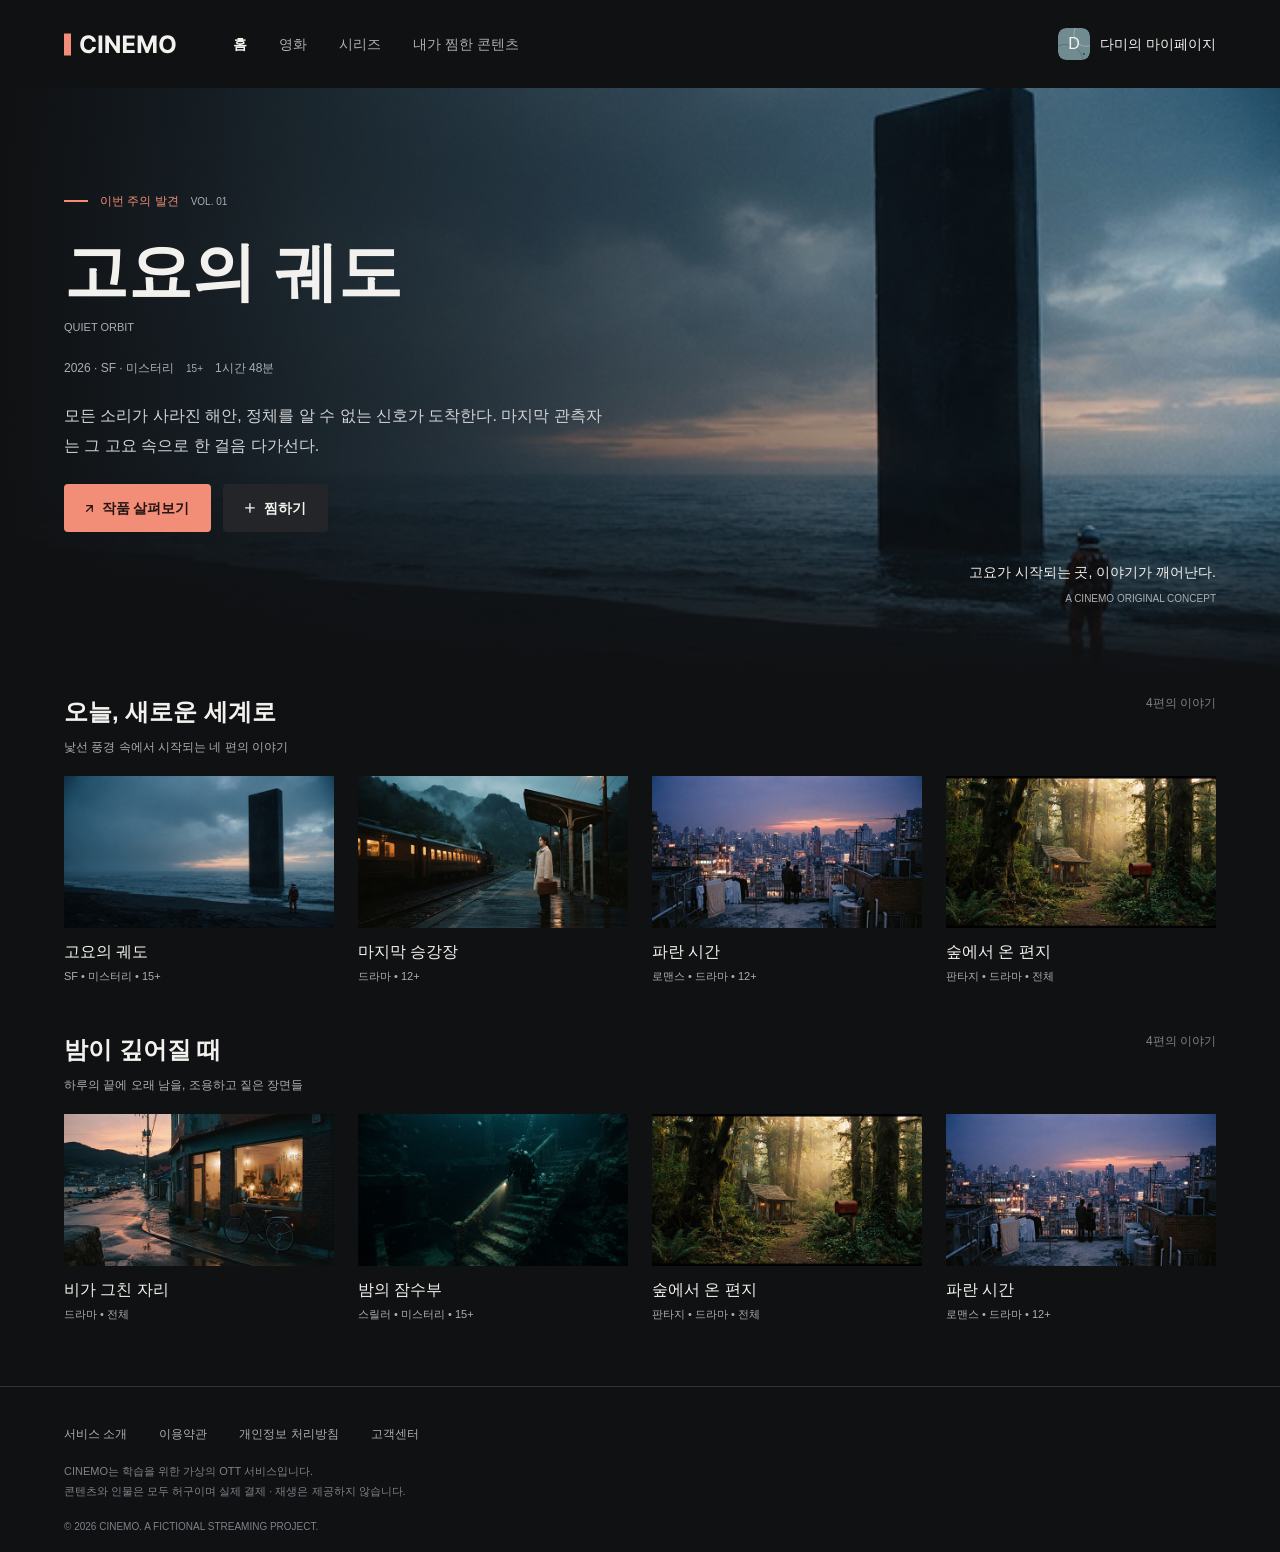
==== commit 957cc339: "2번째 프로필 수정" ====
--- a/index.html
+++ b/index.html
@@ -39,46 +39,46 @@
             <li><a href="index.html" class="home">홈</a></li>
             <li><a href="#">영화</a></li>
             <li><a href="#">시리즈</a></li>
-            <li><a href="#">내가 찜한 콘텐츠</a></li>
+            <li><a href="mypage.html">내가 찜한 콘텐츠</a></li>
           </ul>
         </nav>
         <div class="page-link-layout">
           <a class="page-link" href="mypage.html">
             <span class="mypage-mark">
-            <svg
-              width="32"
-              height="32"
-              viewBox="0 0 32 32"
-              fill="none"
-              xmlns="http://www.w3.org/2000/svg"
-            >
-              <g clip-path="url(#clip0_2_7503)">
-                <rect width="32" height="32" rx="8" fill="#718C91" />
-                <circle
-                  cx="28.16"
-                  cy="6.08003"
-                  r="12.3"
-                  stroke="#F3F1ED"
-                  stroke-opacity="0.313726"
-                />
-                <circle
-                  cx="7.19999"
-                  cy="34.4"
-                  r="17.9"
-                  stroke="#101113"
-                  stroke-opacity="0.188235"
-                />
-                <circle cx="25.84" cy="25.84" r="0.88" fill="#24272D" />
-              </g>
-              <defs>
-                <clipPath id="clip0_2_7503">
-                  <rect width="32" height="32" rx="8" fill="white" />
-                </clipPath>
-              </defs>
-            </svg>
-            <span class="mypage-initial">Y</span>
+              <svg
+                width="32"
+                height="32"
+                viewBox="0 0 32 32"
+                fill="none"
+                xmlns="http://www.w3.org/2000/svg"
+              >
+                <g clip-path="url(#clip0_2_7503)">
+                  <rect width="32" height="32" rx="8" fill="#718C91" />
+                  <circle
+                    cx="28.16"
+                    cy="6.08003"
+                    r="12.3"
+                    stroke="#F3F1ED"
+                    stroke-opacity="0.313726"
+                  />
+                  <circle
+                    cx="7.19999"
+                    cy="34.4"
+                    r="17.9"
+                    stroke="#101113"
+                    stroke-opacity="0.188235"
+                  />
+                  <circle cx="25.84" cy="25.84" r="0.88" fill="#24272D" />
+                </g>
+                <defs>
+                  <clipPath id="clip0_2_7503">
+                    <rect width="32" height="32" rx="8" fill="white" />
+                  </clipPath>
+                </defs>
+              </svg>
+              <span class="mypage-initial">D</span>
             </span>
-            <span class="mypage-text">욜로의 마이페이지</span>
+            <span class="mypage-text">다미의 마이페이지</span>
           </a>
         </div>
       </header>
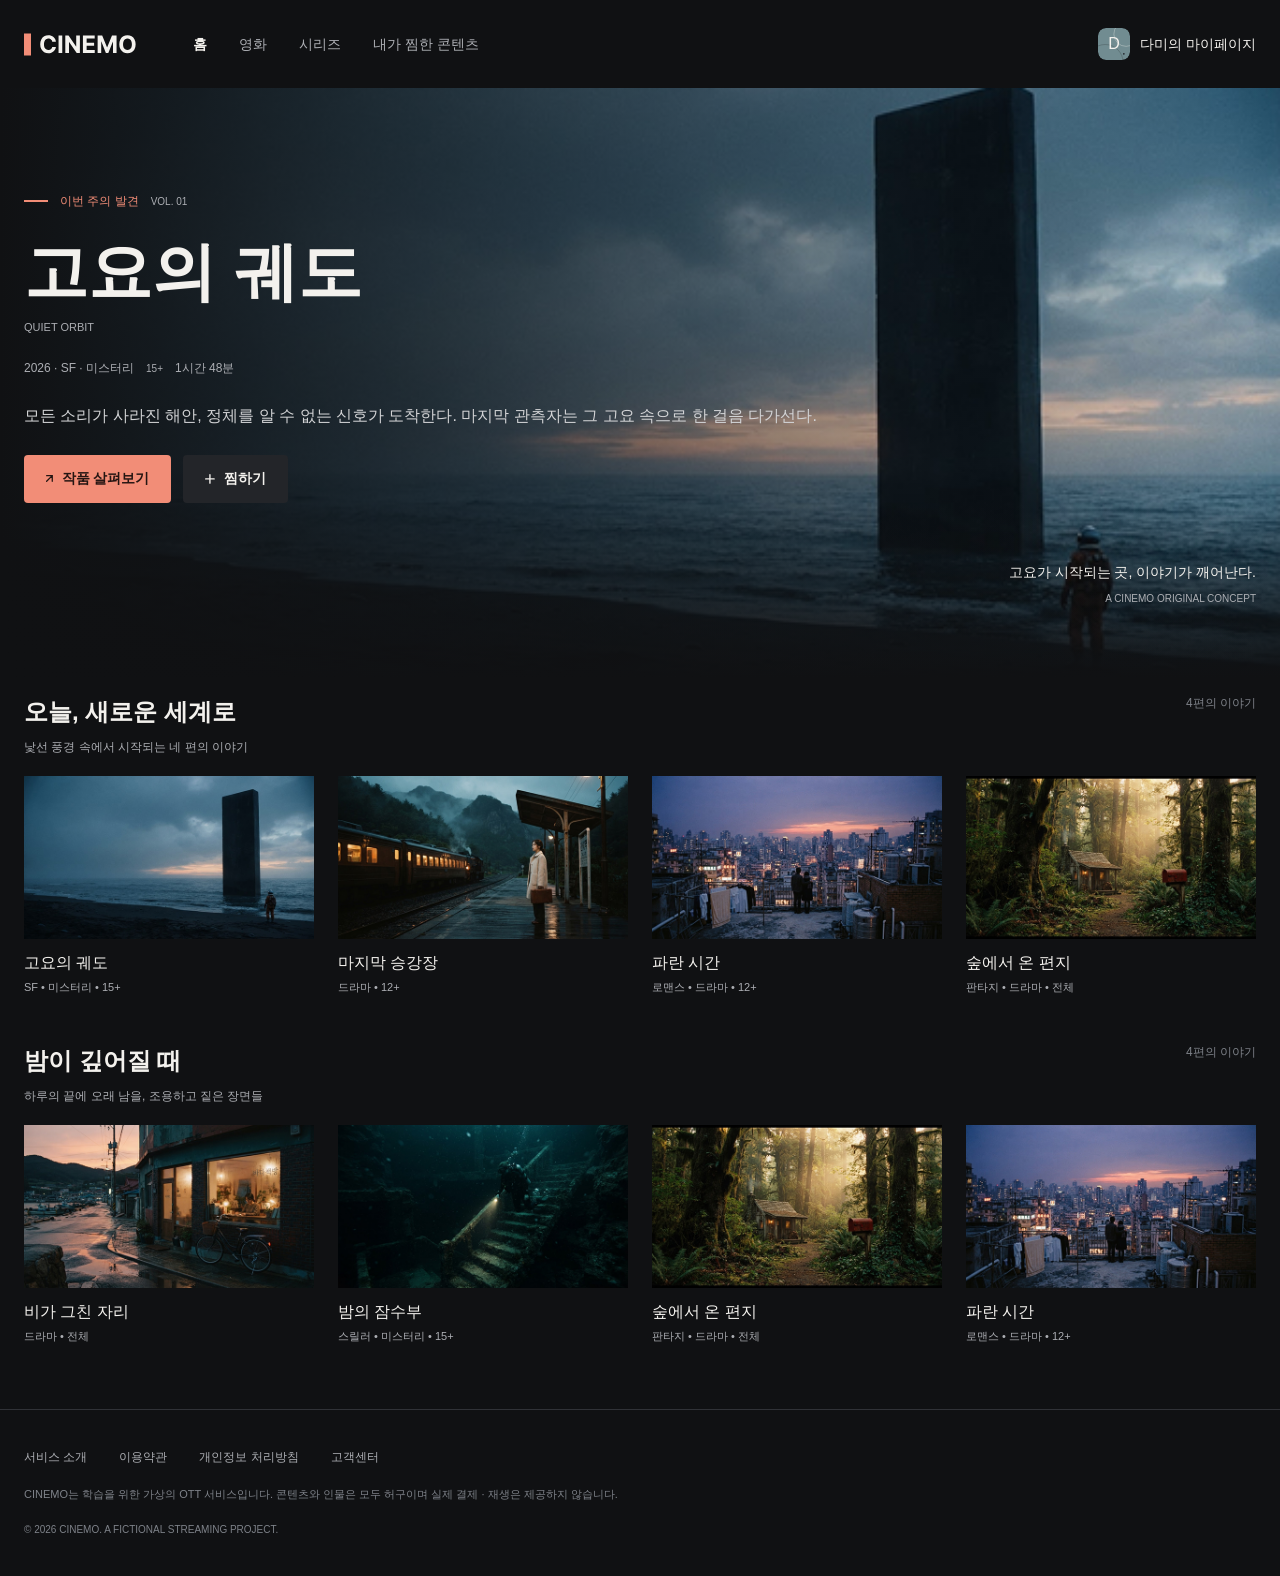
==== commit 7e7149b9: "index와 mypage 레이아웃 수정" ====
--- a/index.html
+++ b/index.html
@@ -8,8 +8,8 @@
     <link rel="stylesheet" href="./styles/style.css" />
   </head>
   <body>
-    <div class="container">
-      <header class="site-header">
+    <header>
+      <div class="container site-header">
         <h1>
           <a href="index.html">
             <svg
@@ -81,15 +81,17 @@
             <span class="mypage-text">다미의 마이페이지</span>
           </a>
         </div>
-      </header>
-      <main>
-        <section class="top-layout">
-          <div class="top-image">
-            <img
-              src="assets/Image-quiet-orbit.jpg"
-              alt="우주복을 입은 사람이 해변에 서 있고, 바다에는 거대한 검은 기둥이 솟아 있다."
-            />
-          </div>
+      </div>
+    </header>
+    <main>
+      <section class="top-layout">
+        <div class="top-image">
+          <img
+            src="assets/Image-quiet-orbit.jpg"
+            alt="우주복을 입은 사람이 해변에 서 있고, 바다에는 거대한 검은 기둥이 솟아 있다."
+          />
+        </div>
+        <div class="container main-container">
           <div class="top-content">
             <div class="content-label">
               <span></span>
@@ -152,131 +154,136 @@
             <p>고요가 시작되는 곳, 이야기가 깨어난다.</p>
             <p>A CINEMO ORIGINAL CONCEPT</p>
           </div>
-        </section>
-        <div class="card-layout">
-          <div class="card-layout-section">
-            <div class="card-section">
-              <div class="section-header">
-                <h3>오늘, 새로운 세계로</h3>
-                <span>4편의 이야기</span>
-              </div>
-              <p>낯선 풍경 속에서 시작되는 네 편의 이야기</p>
-            </div>
-            <ul class="card-container">
-              <li class="card">
-                <img
-                  src="./assets/Image-quiet-orbit.jpg"
-                  alt="우주복을 입은 사람이 해변에 서 있고, 바다에는 거대한 검은 기둥이 솟아 있다."
-                />
-                <div class="card-title">
-                  <h4>고요의 궤도</h4>
-                  <p>SF • 미스터리 • 15+</p>
-                </div>
-              </li>
-              <li class="card">
-                <img
-                  src="./assets/Image-last-platform.jpg"
-                  alt="안개 낀 산속 기차역에서 가방을 든 여성이 열차 앞에 서 있다."
-                />
-                <div class="card-title">
-                  <h4>마지막 승강장</h4>
-                  <p>드라마 • 12+</p>
-                </div>
-              </li>
-              <li class="card">
-                <img
-                  src="./assets/Image-blue-hour.jpg"
-                  alt="연인이 옥상에 서서 노을 진 도시를 바라보고 있다."
-                />
-                <div class="card-title">
-                  <h4>파란 시간</h4>
-                  <p>로맨스 • 드라마 • 12+</p>
-                </div>
-              </li>
-              <li class="card">
-                <img
-                  src="./assets/Image-forest-letter.jpg"
-                  alt="햇살이 따뜻하게 비치는 숲속에서 오두막집과 빨간 우체통이 보인다."
-                />
-                <div class="card-title">
-                  <h4>숲에서 온 편지</h4>
-                  <p>판타지 • 드라마 • 전체</p>
-                </div>
-              </li>
+        </div>
+      </section>
+      <div class="container card-layout">
+        <div class="card-layout-section">
+          <div class="card-section">
+            <div class="section-header">
+              <h2>오늘, 새로운 세계로</h2>
+              <span>4편의 이야기</span>
+            </div>
+            <p>낯선 풍경 속에서 시작되는 네 편의 이야기</p>
+          </div>
+          <ul class="card-container">
+            <li class="card">
+              <img
+                src="./assets/Image-quiet-orbit.jpg"
+                alt="우주복을 입은 사람이 해변에 서 있고, 바다에는 거대한 검은 기둥이 솟아 있다."
+              />
+              <div class="card-title">
+                <h3>고요의 궤도</h3>
+                <p>SF • 미스터리 • 15+</p>
+              </div>
+            </li>
+            <li class="card">
+              <img
+                src="./assets/Image-last-platform.jpg"
+                alt="안개 낀 산속 기차역에서 가방을 든 여성이 열차 앞에 서 있다."
+              />
+              <div class="card-title">
+                <h3>마지막 승강장</h3>
+                <p>드라마 • 12+</p>
+              </div>
+            </li>
+            <li class="card">
+              <img
+                src="./assets/Image-blue-hour.jpg"
+                alt="연인이 옥상에 서서 노을 진 도시를 바라보고 있다."
+              />
+              <div class="card-title">
+                <h3>파란 시간</h3>
+                <p>로맨스 • 드라마 • 12+</p>
+              </div>
+            </li>
+            <li class="card">
+              <img
+                src="./assets/Image-forest-letter.jpg"
+                alt="햇살이 따뜻하게 비치는 숲속에서 오두막집과 빨간 우체통이 보인다."
+              />
+              <div class="card-title">
+                <h3>숲에서 온 편지</h3>
+                <p>판타지 • 드라마 • 전체</p>
+              </div>
+            </li>
+          </ul>
+        </div>
+        <div class="card-layout-section">
+          <div class="card-section">
+            <div class="section-header">
+              <h2>밤이 깊어질 때</h2>
+              <span>4편의 이야기</span>
+            </div>
+            <p>하루의 끝에 오래 남을, 조용하고 짙은 장면들</p>
+          </div>
+          <ul class="card-container">
+            <li class="card">
+              <img
+                src="./assets/Image-after-rain.jpg"
+                alt="비에 젖은 골목의 책방에서 따뜻한 불빛이 새어 나오고, 앞에는 자전거가 세워져 있다."
+              />
+              <div class="card-title">
+                <h3>비가 그친 자리</h3>
+                <p>드라마 • 전체</p>
+              </div>
+            </li>
+            <li class="card">
+              <img
+                src="./assets/Image-night-diver.jpg"
+                alt="잠수부가 어두운 물속의 계단 아래를 손전등으로 비추고 있다."
+              />
+              <div class="card-title">
+                <h3>밤의 잠수부</h3>
+                <p>스릴러 • 미스터리 • 15+</p>
+              </div>
+            </li>
+            <li class="card">
+              <img
+                src="./assets/Image-forest-letter.jpg"
+                alt="햇살이 따뜻하게 비치는 숲속에서 오두막집과 빨간 우체통이 보인다."
+              />
+              <div class="card-title">
+                <h3>숲에서 온 편지</h3>
+                <p>판타지 • 드라마 • 전체</p>
+              </div>
+            </li>
+            <li class="card">
+              <img
+                src="./assets/Image-blue-hour.jpg"
+                alt="연인이 옥상에 서서 노을 진 도시를 바라보고 있다."
+              />
+              <div class="card-title">
+                <h3>파란 시간</h3>
+                <p>로맨스 • 드라마 • 12+</p>
+              </div>
+            </li>
+          </ul>
+        </div>
+      </div>
+    </main>
+    <footer>
+      <div class="footer-line">
+        <div class="container site-footer main-footer">
+          <nav>
+            <ul class="footer-menu">
+              <li><a href="#">서비스 소개</a></li>
+              <li><a href="#">이용약관</a></li>
+              <li><a href="#">개인정보 처리방침</a></li>
+              <li><a href="#">고객센터</a></li>
             </ul>
-          </div>
-          <div class="card-layout-section">
-            <div class="card-section">
-              <div class="section-header">
-                <h3>밤이 깊어질 때</h3>
-                <span>4편의 이야기</span>
-              </div>
-              <p>하루의 끝에 오래 남을, 조용하고 짙은 장면들</p>
-            </div>
-            <div class="card-container">
-              <div class="card">
-                <img
-                  src="./assets/Image-after-rain.jpg"
-                  alt="비에 젖은 골목의 책방에서 따뜻한 불빛이 새어 나오고, 앞에는 자전거가 세워져 있다."
-                />
-                <div class="card-title">
-                  <h4>비가 그친 자리</h4>
-                  <p>드라마 • 전체</p>
-                </div>
-              </div>
-              <div class="card">
-                <img
-                  src="./assets/Image-night-diver.jpg"
-                  alt="잠수부가 어두운 물속의 계단 아래를 손전등으로 비추고 있다."
-                />
-                <div class="card-title">
-                  <h4>밤의 잠수부</h4>
-                  <p>스릴러 • 미스터리 • 15+</p>
-                </div>
-              </div>
-              <div class="card">
-                <img
-                  src="./assets/Image-forest-letter.jpg"
-                  alt="햇살이 따뜻하게 비치는 숲속에서 오두막집과 빨간 우체통이 보인다."
-                />
-                <div class="card-title">
-                  <h4>숲에서 온 편지</h4>
-                  <p>판타지 • 드라마 • 전체</p>
-                </div>
-              </div>
-              <div class="card">
-                <img
-                  src="./assets/Image-blue-hour.jpg"
-                  alt="연인이 옥상에 서서 노을 진 도시를 바라보고 있다."
-                />
-                <div class="card-title">
-                  <h4>파란 시간</h4>
-                  <p>로맨스 • 드라마 • 12+</p>
-                </div>
-              </div>
-            </div>
-          </div>
-        </div>
-      </main>
-      <footer class="site-footer main-footer">
-        <nav>
-          <ul class="footer-menu">
-            <li><a href="#">서비스 소개</a></li>
-            <li><a href="#">이용약관</a></li>
-            <li><a href="#">개인정보 처리방침</a></li>
-            <li><a href="#">고객센터</a></li>
-          </ul>
-        </nav>
-        <div class="footer-notice">
-          <p>CINEMO는 학습을 위한 가상의 OTT 서비스입니다.</p>
-          <p>
-            콘텐츠와 인물은 모두 허구이며 실제 결제 · 재생은 제공하지 않습니다.
+          </nav>
+          <div class="footer-notice">
+            <span>CINEMO는 학습을 위한 가상의 OTT 서비스입니다.</span>
+            <span>
+              콘텐츠와 인물은 모두 허구이며 실제 결제 · 재생은 제공하지
+              않습니다.
+            </span>
+          </div>
+          <p class="footer-copyright">
+            &copy; 2026 CINEMO. A FICTIONAL STREAMING PROJECT.
           </p>
         </div>
-        <p class="footer-copyright">
-          &copy; 2026 CINEMO. A FICTIONAL STREAMING PROJECT.
-        </p>
-      </footer>
-    </div>
+      </div>
+    </footer>
   </body>
 </html>
--- a/styles/style.css
+++ b/styles/style.css
@@ -11,433 +11,19 @@
   --color-gray-light: #7e8289;
 }
 
-.header {
-  display: flex;
-  align-items: center;
-  width: 100%;
-  height: 88px;
-  padding: 0 64px;
-  gap: 56px;
-  background-color: #101113;
-}
-
-.logo {
-  display: flex;
-  align-items: center;
-  gap: 8px;
-  color: #f5f5f5;
-  font-size: 14px;
-  font-weight: bold;
-  text-decoration: none;
-}
-
-.brand-mark {
-  display: block;
-  width: 7px;
-  height: 22px;
-  background-color: #f28d77;
-  flex-shrink: 0;
-}
-
-.wordmark {
-  font-family: Inter, sans-serif;
-  font-size: 24px;
-  font-weight: 700;
-  font-style: bold;
-  line-height: 100%;
-  letter-spacing: 3%;
-  color: #f5f5f5;
-  white-space: nowrap;
-}
-
-.profile-page {
-  display: flex;
-  flex-direction: column;
-  align-items: center;
-  width: 100%;
-  height: auto;
-  padding: 116px 64px 120px;
-  gap: 56px;
-  background-color: #101113;
-  text-align: center;
-}
-
-.eyebrow {
-  margin: 0;
-  width: 92px;
-  height: 12px;
-  font-family: "noto Sans KR", sans-serif;
-  font-size: 10px;
-  font-weight: 400;
-  line-height: 100%;
-  color: #f28d77;
-  text-align: center;
-  white-space: nowrap;
-}
-
-.profile-page h1 {
-  width: 100%;
-  height: 48px;
-  margin: 0;
-  font-family: "Noto Sans KR", sans-serif;
-  font-size: 40px;
-  font-weight: 700;
-  line-height: 100%;
-  letter-spacing: -0.1em;
-  color: #f3f1ed;
-  text-align: center;
-}
-
-/* 프로필 배경 이미지와 이니셜 */
-.profile-avatar-wrap {
-  position: relative;
-  display: block;
-}
-
-.profile-avatar-wrap .profile-avatar {
-  display: block;
-}
-
-.profile-initial {
-  position: absolute;
-  top: 48%;
-  left: 42%;
-  transform: translate(-50%, -50%);
-
-  width: 65px;
-  height: 88px;
-
-  font-family: Inter, sans-serif;
-  font-size: 72.96px;
-  font-weight: 400;
-  font-style: normal;
-  line-height: 100%;
-  letter-spacing: -0.304em;
-  color: #f3f1ed;
-
-  display: flex;
-  align-items: center;
-  justify-content: center;
-  text-align: center;
-  pointer-events: none;
-}
-
-body {
-  position: relative;
-  min-height: 100vh;
-  background-color: #101113;
-}
-
-.description {
-  width: 100%;
-  height: 27px;
-  margin: 0;
-  font-family: "Noto Sans KR", sans-serif;
-  font-size: 15px;
-  font-weight: 400;
-  line-height: 180%;
-  letter-spacing: 0;
-  color: #acaeb3;
-  text-align: center;
-}
-
-.profile-list {
-  display: flex;
-  flex-direction: row;
-  width: 728px;
-  gap: 40px;
-  justify-content: center;
-}
-
-.profile-card {
-  display: flex;
-  flex-direction: column;
-  align-items: center;
-  width: 152px;
-  height: auto;
-  gap: 16px;
-  padding: 0;
-  border: 0;
-  background: transparent;
-  color: #f5f5f5;
-  cursor: pointer;
-}
-
-.profile-avatar {
-  display: flex;
-  width: 100%;
-  aspect-ratio: 1;
-  align-items: center;
-  justify-content: center;
-  border-radius: 4px;
-  color: #f5f5f5;
-  font-size: 36px;
-  font-weight: 300;
-}
-
-.profile-introduction {
-  display: flex;
-  flex-direction: column;
-  width: 100%;
-  height: auto;
-  gap: 16px;
-  align-items: center;
-  text-align: center;
-}
-
-.profile-y .profile-avatar {
-  background-color: #779598;
-}
-
-.profile-j .profile-avatar {
-  background-color: #c6ac84;
-}
-
-.profile-m .profile-avatar {
-  background-color: #9692af;
-}
-
-.profile-g .profile-avatar {
-  background-color: #7c8d75;
-}
-
-.profile-name {
-  width: auto;
-  height: auto;
-  white-space: nowrap;
-}
-
-.profile-bio {
-  width: 100%;
-  height: 20px;
-  font-family: "Noto Sans KR", sans-serif;
-  font-weight: 400;
-  font-size: 12px;
-  line-height: 16px;
-  letter-spacing: 0;
-  color: #acaeb3;
-}
-
-.manage-button {
-  display: flex;
-  flex-direction: row;
-  align-items: center;
-  justify-content: center;
-  width: 138px;
-  height: 48px;
-  margin-top: 30px;
-  padding: 0 22px;
-  gap: 8px;
-  border: 1px solid #303237;
-  border-radius: 4px;
-  background: transparent;
-  color: #f3f1ed;
-  font-family: "Noto Sans KR", sans-serif;
-  font-size: 14px;
-  font-weight: 700;
-  line-height: 100%;
-  letter-spacing: 0;
-  cursor: pointer;
-  white-space: nowrap;
-}
-
-.manage-button .edit-icon {
-  display: block;
-  width: 18px;
-  height: 18px;
-  object-fit: contain;
-  flex-shrink: 0;
-}
-
-.footer-message {
-  display: block;
-  position: absolute;
-  bottom: 100px;
-  left: 0;
-  width: 100%;
-  height: 13px;
-  margin: 0;
-  font-family: "Noto Sans KR", sans-serif;
-  font-size: 11px;
-  font-weight: 400;
-  line-height: 13px;
-  text-align: center;
-  color: #7e8289;
-}
-
-@media (max-width: 600px) {
-  .header {
-    display: flex;
-    flex-direction: row;
-    width: 100%;
-    height: 72px;
-    min-height: 72px;
-    padding: 18px 16px;
-    box-sizing: border-box;
-    background-color: #101113;
-  }
-
-  .logo {
-    display: flex;
-    flex-direction: row;
-    width: 93px;
-    height: 23px;
-    gap: 8px;
-  }
-
-  .brand-mark {
-    width: 7px;
-    height: 18px;
-    background-color: #f28d77;
-  }
-
-  .wordmark {
-    width: 78px;
-    height: 23px;
-    font-family: "noto Sans KR", sans-serif;
-    font-weight: 700;
-    font-style: bold;
-    font-size: 19px;
-    line-height: 100%;
-    color: #f3f1ed;
-  }
-
-  .footer-message {
-    display: block;
-    position: absolute;
-    bottom: 16px;
-    left: 0;
-    width: 100%;
-    height: auto;
-    margin: 0;
-    text-align: center;
-  }
-
-  body {
-    position: relative;
-    min-height: 100vh;
-    background-color: #101113;
-  }
-
-  .profile-bio {
-    display: none;
-  }
-
-  .profile-page {
-    display: flex;
-    flex-direction: column;
-    width: 100%;
-    height: auto;
-    min-height: 717px;
-    padding: 56px 24px;
-    gap: 40px;
-    box-sizing: border-box;
-    background-color: #101113;
-  }
-
-  .profile-introduction {
-    display: flex;
-    flex-direction: column;
-    width: 100%;
-    max-width: 342px;
-    height: auto;
-    align-items: center;
-    gap: 16px;
-  }
-
-  .eyebrow {
-    width: 92px;
-    height: 12px;
-    box-sizing: border-box;
-    font-family: "noto Sans KR", sans-serif;
-    font-weight: 400;
-    font-style: normal;
-    font-size: 10px;
-    line-height: 100%;
-    letter-spacing: 0.1em;
-    text-align: center;
-    align-self: center;
-    color: #f28d77;
-  }
-
-  .profile-page h1 {
-    width: 342px;
-    height: 34px;
-    font-family: "Noto Sans KR", sans-serif;
-    font-weight: 700;
-    font-style: normal;
-    font-size: 28px;
-    line-height: 100%;
-    letter-spacing: -0.1em;
-    text-align: center;
-    color: #f3f1ed;
-  }
-
-  .description {
-    width: 100%;
-    height: auto;
-    font-size: 10px;
-    line-height: 1.8;
-    margin: 0;
-  }
-
-  .profile-list {
-    display: grid;
-    grid-template-columns: repeat(2, 136px);
-    grid-auto-rows: 174px;
-    width: 304px;
-    gap: 32px;
-  }
-
-  .profile-card {
-    display: flex;
-    flex-direction: column;
-    align-items: center;
-    width: 136px;
-    height: 174px;
-    gap: 16px;
-  }
-
-  .profile-avatar {
-    width: 136px;
-    height: 136px;
-    min-width: 136px;
-    flex-shrink: 0;
-    aspect-ratio: 1 / 1;
-    font-size: 32px;
-  }
-
-  .profile-name {
-    width: auto;
-    height: 22px;
-    font-family: "Noto Sans KR", sans-serif;
-    font-weight: 500;
-    font-style: normal;
-    font-size: 18px;
-    line-height: 100%;
-    text-align: center;
-    white-space: nowrap;
-  }
-
-  .manage-button {
-    width: 138px;
-    height: 48px;
-    margin-top: 0;
-    padding: 0 12px;
-    gap: 8px;
-    font-size: 14px;
-  }
-
-  .manage-button .edit-icon {
-    width: 18px;
-    height: 18px;
-  }
-}
-
 /* 전체 레이아웃 */
 .container {
+  width: 100%;
+  margin: auto;
   max-width: 1440px;
-  margin: auto;
+}
+
+.main-container {
+  padding: 0 24px;
+  display: flex;
+  flex-direction: column;
+  justify-content: space-between;
+  margin: 0 auto;
 }
 
 main {
@@ -447,7 +33,7 @@
 /* 헤더 */
 .site-header {
   height: 88px;
-  padding: 0 64px;
+  padding: 0 24px;
 
   display: flex;
   align-items: center;
@@ -455,6 +41,7 @@
 
   color: var(--color-text);
   background-color: var(--color-background);
+  margin: 0 auto;
 }
 
 .service-list {
@@ -521,17 +108,20 @@
 }
 
 /* 푸터 */
+.footer-line {
+  border-top: 1px solid var(--color-border);
+}
+
 .site-footer {
   display: flex;
   flex-direction: column;
   gap: 20px;
 
   height: 166px;
-  padding: 40px 64px;
+  padding: 40px 24px;
 
   color: var(--color-gray-light);
   font-size: 11px;
-  border-top: 1px solid var(--color-border);
   background-color: var(--color-background);
 }
 
@@ -565,8 +155,7 @@
   min-height: 590px;
 
   display: flex;
-  align-items: flex-start;
-  padding: 104px 64px 72px;
+  padding: 104px 0 72px;
 }
 
 .top-image {
@@ -596,19 +185,14 @@
 .top-content {
   position: relative;
   z-index: 1;
-
   width: 100%;
-  max-width: 540px;
-
   display: flex;
   flex-direction: column;
   gap: 24px;
 }
 
 .top-caption {
-  position: absolute;
-  right: 64px;
-  bottom: 72px;
+  position: relative;
   z-index: 1;
 
   text-align: right;
@@ -616,6 +200,7 @@
   display: flex;
   flex-direction: column;
   gap: 8px;
+  justify-self: flex-end;
 }
 
 .content-label {
@@ -749,7 +334,7 @@
 }
 
 .card-layout {
-  padding: 16px 64px 64px;
+  padding: 16px 24px 64px;
 
   display: flex;
   flex-direction: column;
@@ -773,7 +358,7 @@
   justify-content: space-between;
 }
 
-.section-header h3 {
+.section-header h2 {
   font-size: 24px;
   font-weight: 700;
   color: var(--color-text);
@@ -804,7 +389,7 @@
 }
 
 .card img {
-  width: 310px;
+  width: 100%;
   height: auto;
 }
 
@@ -814,7 +399,7 @@
   gap: 4px;
 }
 
-.card-title h4 {
+.card-title h3 {
   color: var(--color-text);
   font-size: 16px;
   font-weight: 500;
@@ -827,7 +412,7 @@
 }
 
 /* 호버 효과 */
-.card:hover h4 {
+.card:hover h3 {
   text-decoration: underline;
 }
 
@@ -842,7 +427,7 @@
   gap: 56px;
 
   flex: 1;
-  padding: 56px 64px 64px;
+  padding: 56px 24px 64px;
 
   background-color: var(--color-background);
 }
@@ -950,11 +535,6 @@
   padding: 0 22px;
   border: 1px solid var(--color-border);
   border-radius: 4px;
-}
-
-.profile-change img {
-  width: 18px;
-  height: 18px;
 }
 
 .date {
@@ -1099,10 +679,6 @@
 }
 
 /* 호버 효과 */
-.mycontent-card:hover h3 {
-  text-decoration: underline;
-}
-
 .favorite-label:hover {
   background-color: var(--color-border);
 }
@@ -1183,241 +759,189 @@
   font-weight: 400;
 }
 
-.setting-footer button {
+.setting-footer a {
   color: var(--color-secondary);
 }
 
 /* 호버 효과 */
-.setting-footer button:hover,
+.setting-footer a:hover {
+  text-decoration: underline;
+}
+
 .setting-row button:hover {
-  font-weight: 500;
-  text-decoration: underline;
+  font-weight: 600;
+  color: var(--color-text);
 }
 
 /* 프로필페이지 */
-.header {
-  display: flex;
-  align-items: center;
+.header-layout {
+  display: flex;
+  align-items: center;
+
+  height: 88px;
+  width: 100%;
+  padding: 0 64px;
+  background-color: #101113;
+}
+
+.profile-page-layout {
+  display: flex;
+  flex-direction: column;
+  align-items: center;
+
   gap: 56px;
-
-  width: 100%;
-  height: 88px;
-  padding: 0 64px;
-
-  background-color: var(--color-background);
+  padding: 116px 64px 120px;
 }
 
 .logo {
   display: flex;
   align-items: center;
   gap: 8px;
-
   color: #f5f5f5;
   font-size: 14px;
   font-weight: bold;
   text-decoration: none;
 }
 
-.brand-mark {
+.profile-introduction p:first-child {
+  font-size: 10px;
+  font-weight: 400;
+  line-height: 100%;
+  color: var(--color-warm-coral);
+  text-align: center;
+  white-space: nowrap;
+}
+
+.profile-introduction h2 {
+  font-size: 40px;
+  font-weight: 700;
+  color: var(--color-text);
+  text-align: center;
+  white-space: nowrap;
+}
+
+.profile-introduction p:last-child {
+  color: var(--color-secondary);
+  font-size: 15px;
+  font-weight: 400;
+  text-align: center;
+  white-space: nowrap;
+}
+
+/* 프로필 배경 이미지와 이니셜 */
+.profile-avatar-wrap {
+  position: relative;
   display: block;
-  flex-shrink: 0;
-
-  width: 7px;
-  height: 22px;
-
-  background-color: var(--color-warm-coral);
-}
-
-.wordmark {
-  color: #f5f5f5;
-  font-size: 24px;
-  font-weight: 700;
+}
+
+.profile-avatar-wrap .profile-avatar {
+  display: block;
+}
+
+.profile-initial {
+  position: absolute;
+  top: 48%;
+  left: 42%;
+  transform: translate(-50%, -50%);
+
+  width: 65px;
+  height: 88px;
+
+  font-family: Inter, sans-serif;
+  font-size: 72.96px;
+  font-weight: 400;
+  font-style: normal;
   line-height: 100%;
-  letter-spacing: 3%;
-  white-space: nowrap;
-}
-
-.profile-page {
-  display: flex;
-  flex-direction: column;
-  align-items: center;
-  gap: 56px;
-
+  letter-spacing: -0.304em;
+  color: #f3f1ed;
+
+  display: flex;
+  align-items: center;
+  justify-content: center;
+  text-align: center;
+  pointer-events: none;
+}
+
+body {
+  position: relative;
+  min-height: 100vh;
+  background-color: #101113;
+}
+
+.profile-list {
+  display: grid;
+  grid-template-columns: repeat(4, 1fr);
+  gap: 40px;
+}
+
+.profile-card {
+  display: flex;
+  flex-direction: column;
+  align-items: center;
+  gap: 16px;
+  color: var(--color-text);
+  cursor: pointer;
+}
+
+.profile-card div {
+  display: flex;
+  flex-direction: column;
+  align-items: center;
+  gap: 6px;
+}
+
+.profile-card div h3 {
+  font-size: 18px;
+  font-weight: 500;
+}
+
+.profile-card div p {
+  color: var(--color-secondary);
+  font-size: 11px;
+  font-weight: 400;
+}
+
+.profile-introduction {
+  display: flex;
+  flex-direction: column;
   width: 100%;
   height: auto;
-  padding: 116px 64px 120px;
-
-  background-color: var(--color-background);
+  gap: 16px;
+  align-items: center;
   text-align: center;
 }
 
-.eyebrow {
-  margin: 0;
-  width: 92px;
-  height: 12px;
-
-  color: var(--color-warm-coral);
-  font-size: 10px;
-  font-weight: 400;
-  line-height: 100%;
-  letter-spacing: 0.03em;
-  text-align: center;
-  white-space: nowrap;
-}
-
-.profile-page h1 {
-  width: 100%;
+.manage-button {
+  display: flex;
+  flex-direction: row;
+  align-items: center;
+  justify-content: center;
+  padding: 0 22px;
+  gap: 8px;
+
   height: 48px;
-  margin: 0;
-
-  color: var(--color-text);
-  font-size: 40px;
-  font-weight: 700;
-  line-height: 100%;
-  letter-spacing: -0.1em;
-  text-align: center;
-}
-
-.description {
-  width: 100%;
-  height: 27px;
-  margin: 0;
-
-  color: var(--color-secondary);
-  font-size: 15px;
-  font-weight: 400;
-  line-height: 180%;
-  letter-spacing: 0;
-  text-align: center;
-}
-
-.profile-list {
-  display: flex;
-  flex-direction: row;
-  justify-content: center;
-  gap: 40px;
-
-  width: 728px;
-  height: auto;
-}
-
-.profile-card {
-  display: flex;
-  flex-direction: column;
-  align-items: center;
-  gap: 16px;
-
-  width: 152px;
-  height: auto;
-
-  background: transparent;
-  color: #f5f5f5;
-  cursor: pointer;
-}
-
-.profile-avatar {
-  width: 100%;
-  aspect-ratio: 1;
-
-  display: flex;
-  align-items: center;
-  justify-content: center;
-
-  color: #f5f5f5;
-  font-size: 36px;
-  font-weight: 300;
+  width: auto;
+
+  border: 1px solid var(--color-border);
   border-radius: 4px;
-}
-
-.profile-introduction {
-  display: flex;
-  flex-direction: column;
-  align-items: center;
-  gap: 16px;
-
-  width: 100%;
-  height: auto;
-
-  text-align: center;
-}
-
-.profile-y .profile-avatar {
-  background-color: #779598;
-}
-
-.profile-j .profile-avatar {
-  background-color: #c6ac84;
-}
-
-.profile-m .profile-avatar {
-  background-color: #9692af;
-}
-
-.profile-g .profile-avatar {
-  background-color: #7c8d75;
-}
-
-.profile-name {
-  width: auto;
-  height: auto;
-  white-space: nowrap;
-}
-
-.profile-bio {
-  width: 100%;
-  height: 20px;
-
-  color: var(--color-secondary);
-  font-weight: 400;
-  font-size: 12px;
-  line-height: 16px;
-  letter-spacing: 0;
-}
-
-.manage-button {
-  display: flex;
-  flex-direction: row;
-  justify-content: center;
-  align-items: center;
-  gap: 8px;
-
-  width: 138px;
-  height: 48px;
-  margin-top: 30px;
-  padding: 0 22px;
-
-  border: 1px solid #303237;
-  border-radius: 4px;
-  background: transparent;
-  color: #f3f1ed;
+
+  color: var(--color-text);
   font-size: 14px;
   font-weight: 700;
-  line-height: 100%;
-  letter-spacing: 0;
+  cursor: pointer;
   white-space: nowrap;
-  cursor: pointer;
-}
-
-.manage-button .edit-icon {
-  display: block;
-  width: 18px;
-  height: 18px;
-  object-fit: contain;
-  flex-shrink: 0;
-}
-
-.footer-message {
-  width: 100%;
-  height: 13px;
-  margin: 0;
-
+}
+
+.profile-footer p {
+  text-align: center;
   color: var(--color-gray-light);
   font-size: 11px;
   font-weight: 400;
-  line-height: 13px;
-  letter-spacing: 0;
-  text-align: center;
-  background-color: var(--color-background);
+}
+/* 호버 효과 */
+.profile-card:hover h3 {
+  color: var(--color-warm-coral);
+  font-weight: 700;
 }
 
 /* 반응형 */
@@ -1427,7 +951,7 @@
     height: 120px;
     border-bottom: 1px solid var(--color-border);
 
-    padding: 0 24px;
+    padding: 0 16px;
     flex-wrap: wrap;
     gap: 0;
   }
@@ -1466,9 +990,13 @@
   }
 
   /* 메인페이지 메인 상단 */
+  .main-container {
+    padding: 0 16px;
+  }
+
   .top-layout {
     min-height: 0;
-    padding: 260px 24px 36px;
+    padding: 260px 0 36px;
   }
 
   .top-image {
@@ -1514,34 +1042,27 @@
 
   /* 메인페이지 콘텐츠박스 */
   .card-layout {
-    padding: 8px 0 40px;
+    padding: 8px 16px 40px;
     gap: 36px;
   }
 
   .card-layout-section {
     gap: 18px;
-  }
-
-  .card-section,
-  .card-container {
-    padding: 0 24px;
   }
 
   .card-container {
     grid-template-columns: repeat(4, 240px);
     gap: 16px;
-    padding: 0 24px 24px;
+    padding: 0 0 24px;
     overflow-x: auto;
   }
 
   .card-container::-webkit-scrollbar {
-    width: 96px;
     height: 3px;
   }
 
   .card-container::-webkit-scrollbar-track {
     background-color: var(--color-button-background);
-    margin: 0 24px;
   }
 
   .card-container::-webkit-scrollbar-thumb {
@@ -1574,7 +1095,7 @@
   /* 마이페이지 레이아웃 */
   .mypage-main {
     gap: 36px;
-    padding: 36px 24px 40px;
+    padding: 36px 16px 40px;
   }
 
   /* 마이페이지 프로필 */
@@ -1584,7 +1105,7 @@
     gap: 24px;
   }
 
-  .profile-change img {
+  .profile-change svg {
     display: none;
   }
 
@@ -1648,104 +1169,47 @@
   }
 
   /* 프로필페이지 */
-  .header {
-    width: 100%;
-    height: auto;
-    padding: 18px 16px;
-  }
-
-  .footer-message {
-    width: 100%;
-    height: 13px;
-    margin: 0;
-    font-size: 11px;
-  }
-
-  .profile-page {
-    width: 100%;
-    min-width: 0;
-    min-height: calc(100vh - 54px);
-    height: auto;
-    margin: 0;
-    padding: 55px 16px 30px;
-    gap: 36px;
-  }
-
-  .profile-introduction {
-    width: 100%;
-    height: auto;
-    gap: 12px;
-  }
-
-  .eyebrow {
-    max-width: 100%;
-  }
-
-  .profile-page h1 {
-    width: 100%;
-    height: auto;
-    font-size: 22px;
-    line-height: 1.4;
-    letter-spacing: 0;
-    overflow-wrap: anywhere;
-  }
-
-  .description {
-    width: 100%;
-    height: auto;
+  .header-layout {
+    padding: 0 24px;
+  }
+
+  .profile-page-layout {
+    padding: 56px 24px;
+    gap: 40px;
+  }
+
+  .profile-introduction p:first-child {
     font-size: 10px;
-    line-height: 1.8;
-    margin: 0;
+  }
+
+  .profile-introduction h2 {
+    font-size: 28px;
+  }
+
+  .profile-introduction p:last-child {
+    font-size: 13px;
   }
 
   .profile-list {
-    display: grid;
-    grid-template-columns: repeat(2, minmax(0, 1fr));
-    width: 100%;
-    height: auto;
-    gap: 24px 16px;
-    justify-content: center;
-  }
-
-  .profile-card {
-    width: 100%;
-    height: auto;
-    min-width: 0;
-    gap: 12px;
-  }
-
-  .profile-avatar {
-    width: 100%;
-    height: auto;
-    aspect-ratio: 1;
-    font-size: 32px;
-  }
-
-  .profile-name {
-    font-size: 12px;
-  }
-
-  .manage-button {
-    width: 138px;
-    height: 48px;
-    margin-top: 0;
-    padding: 0 12px;
-    gap: 8px;
-    font-size: 14px;
-  }
-
-  .manage-button .edit-icon {
-    width: 18px;
-    height: 18px;
+    grid-template-columns: repeat(2, 1fr);
+    gap: 28px 32px;
+  }
+
+  .profile-list p {
+    display: none;
+  }
+
+  .profile-avatar-wrap svg {
+    width: 136px;
+    height: 136px;
   }
 
   /* 푸터 */
   .site-footer {
     gap: 20px;
-    padding: 32px 24px 32px;
+    padding: 32px 16px;
 
     height: auto;
-    padding: 32px 24px;
   }
 
   .site-footer .footer-menu {
@@ -1760,4 +1224,7 @@
   .site-footer .footer-notice span {
     display: block;
   }
-}
+  .footer-notice span {
+    display: block;
+  }
+}
